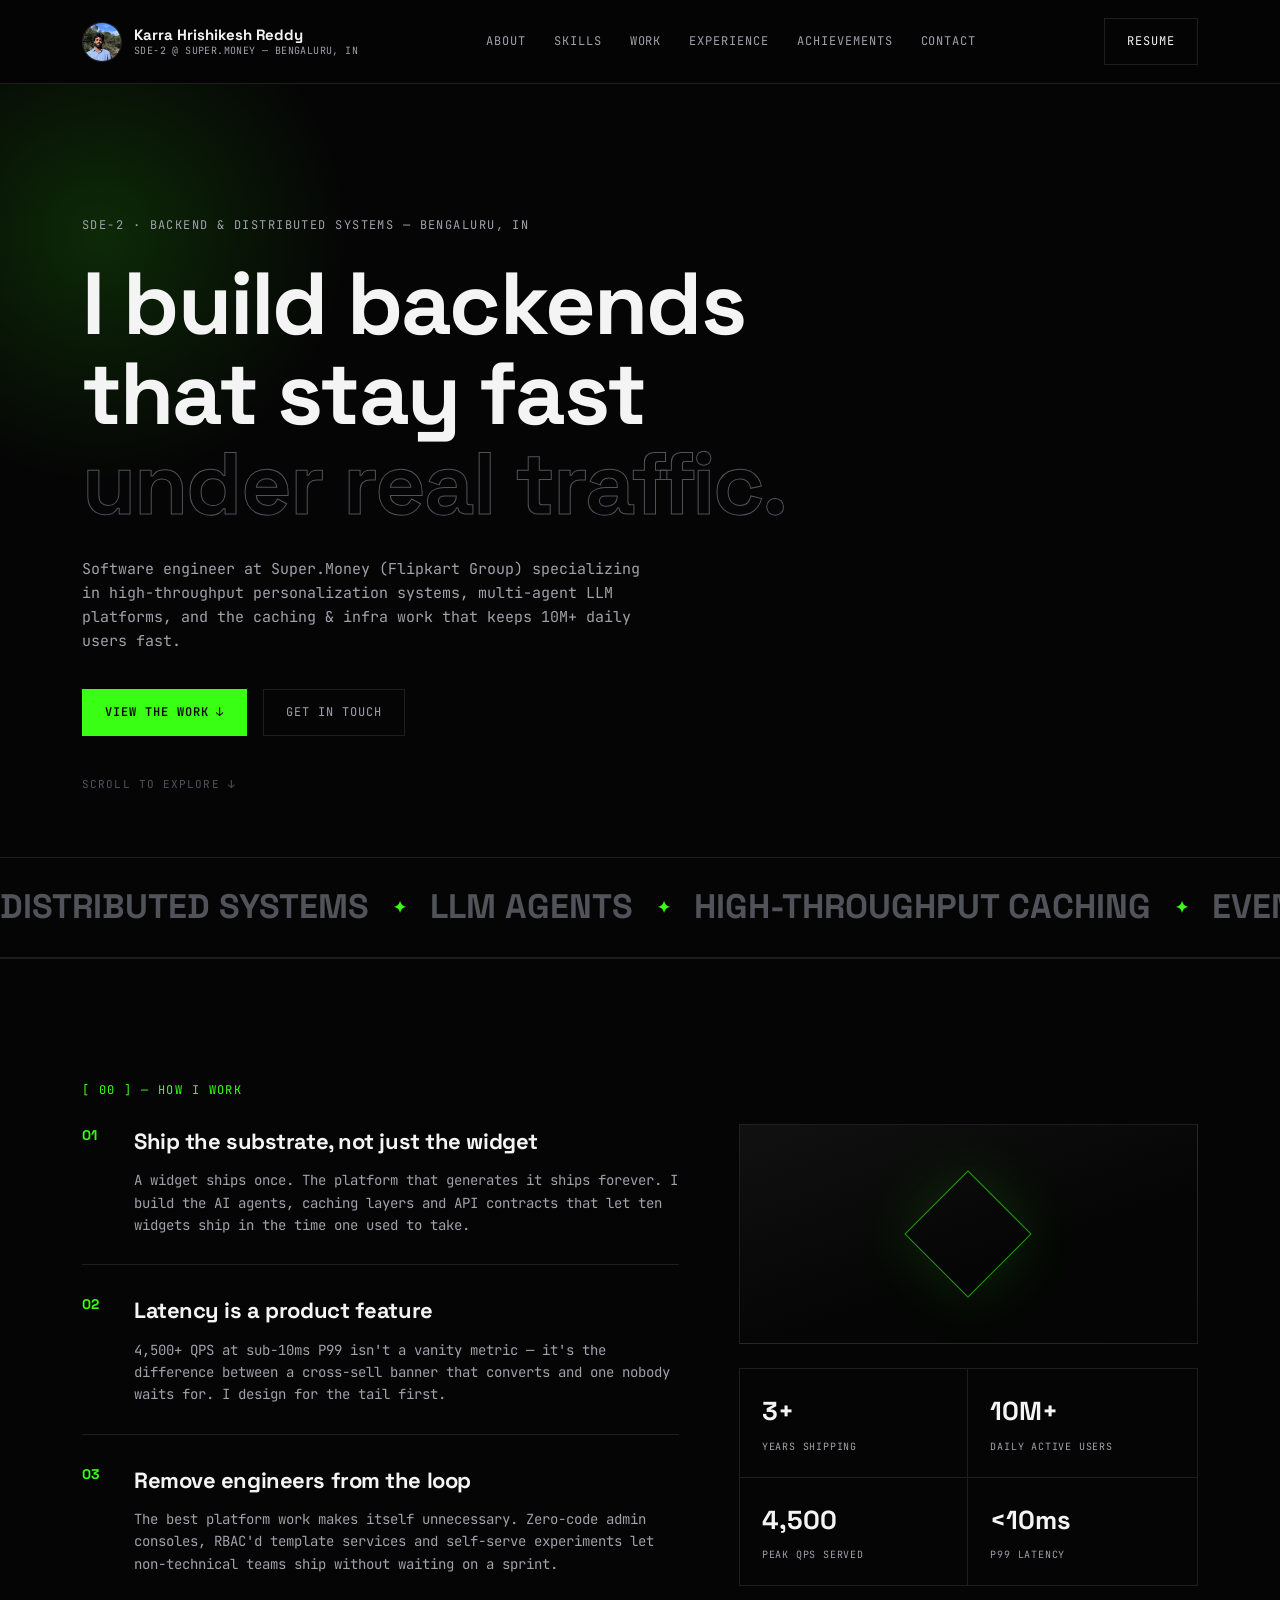
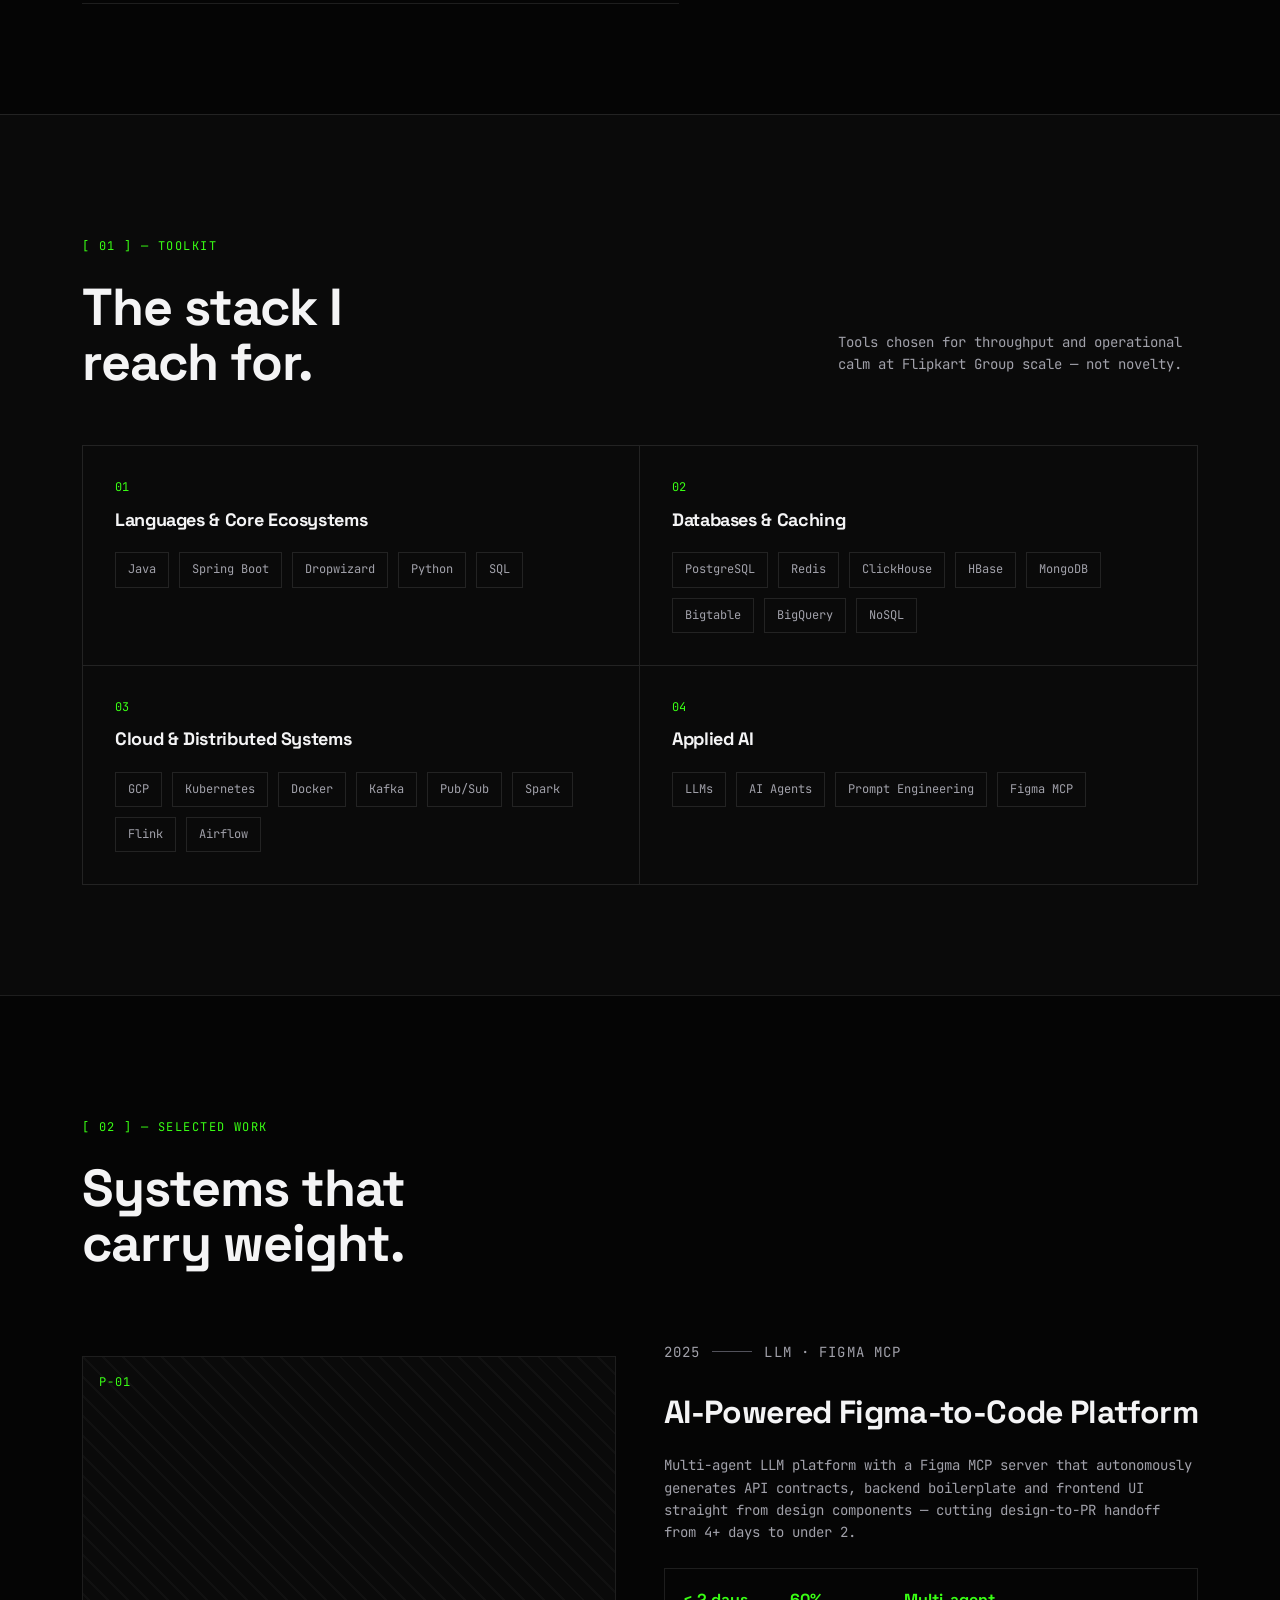
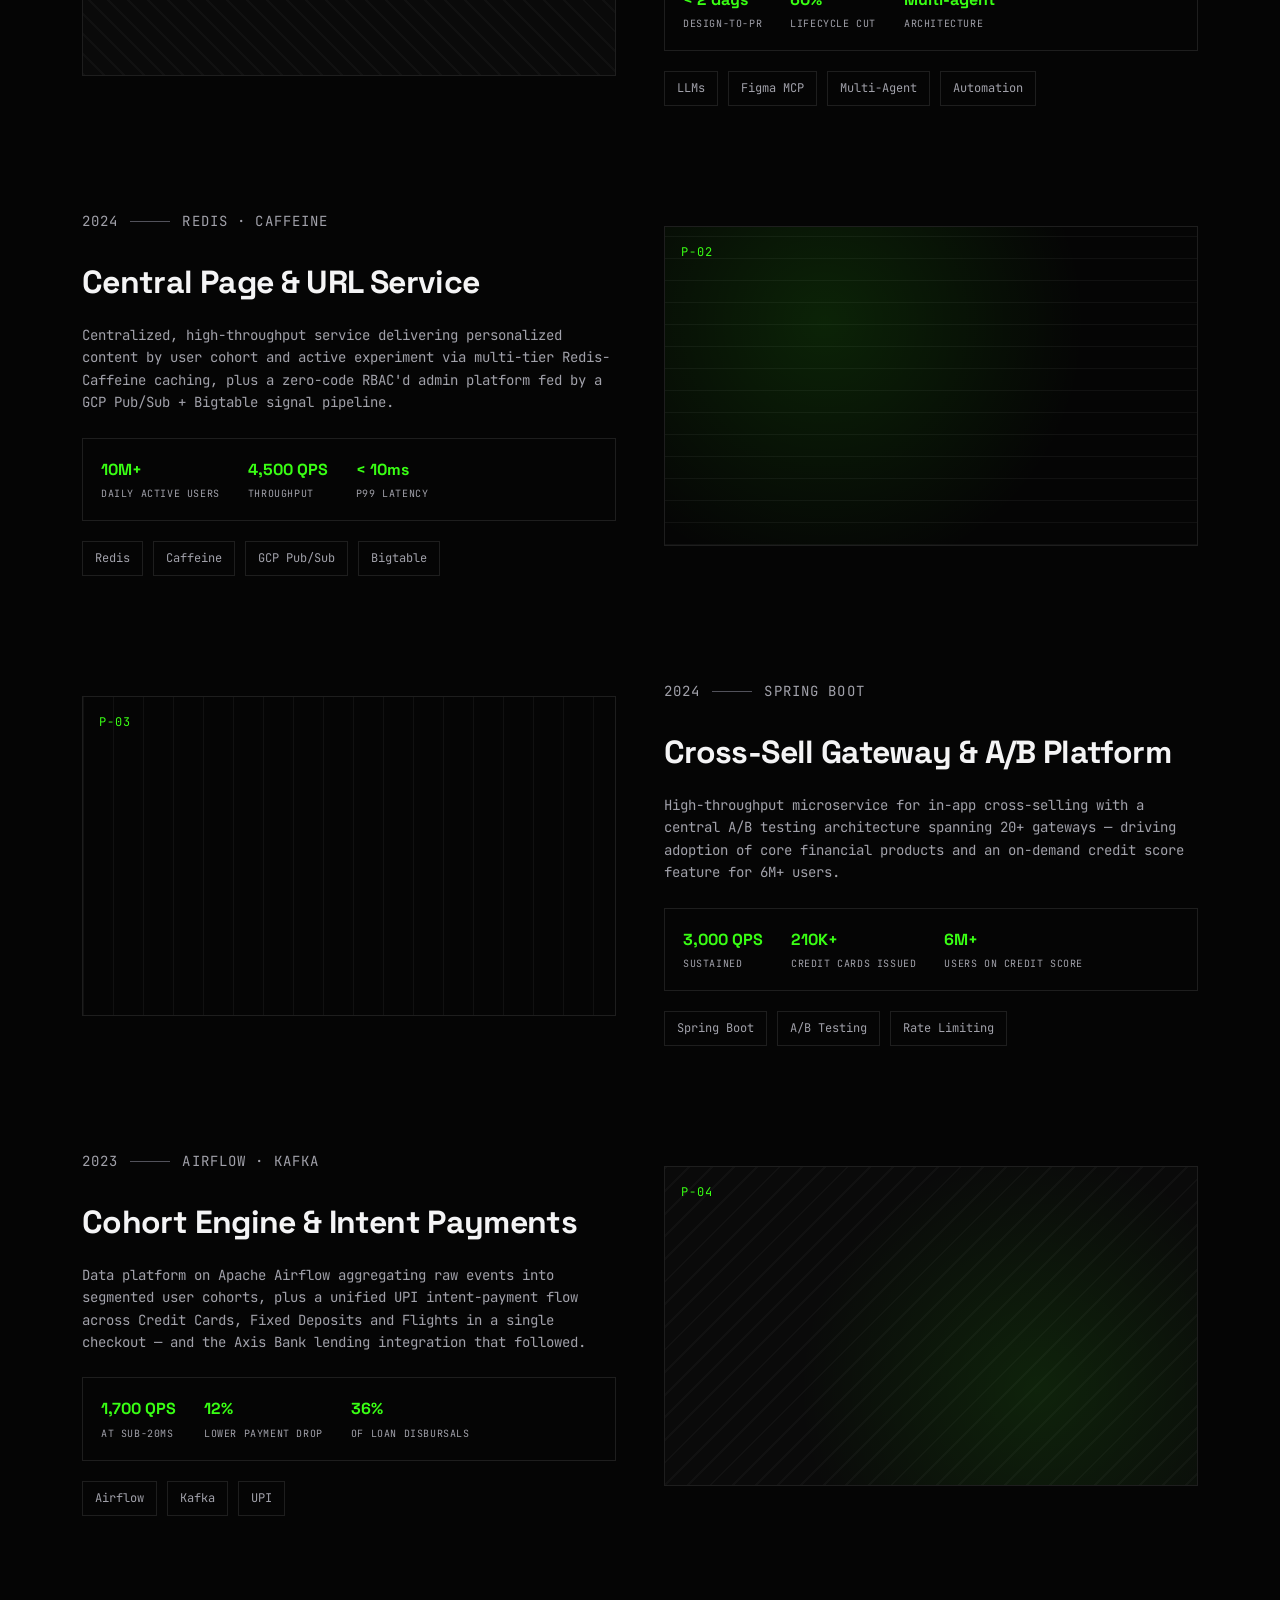
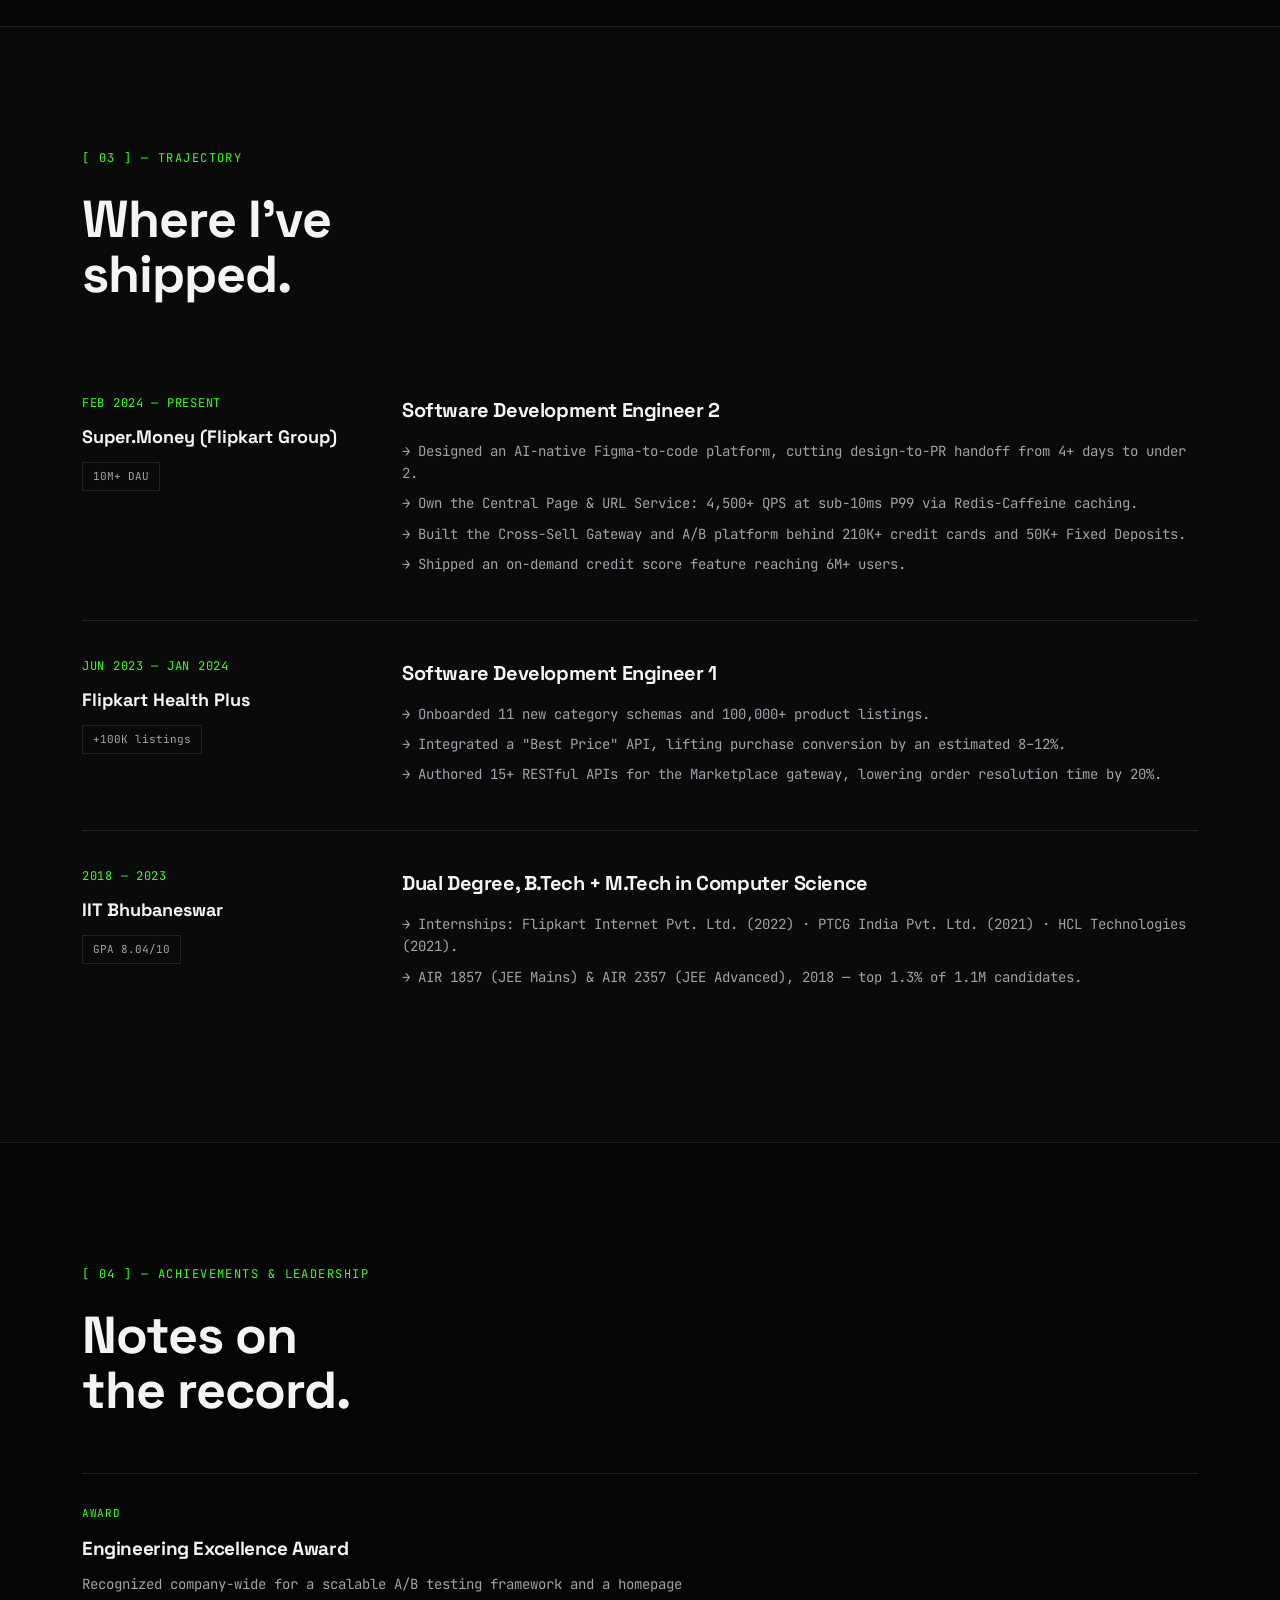
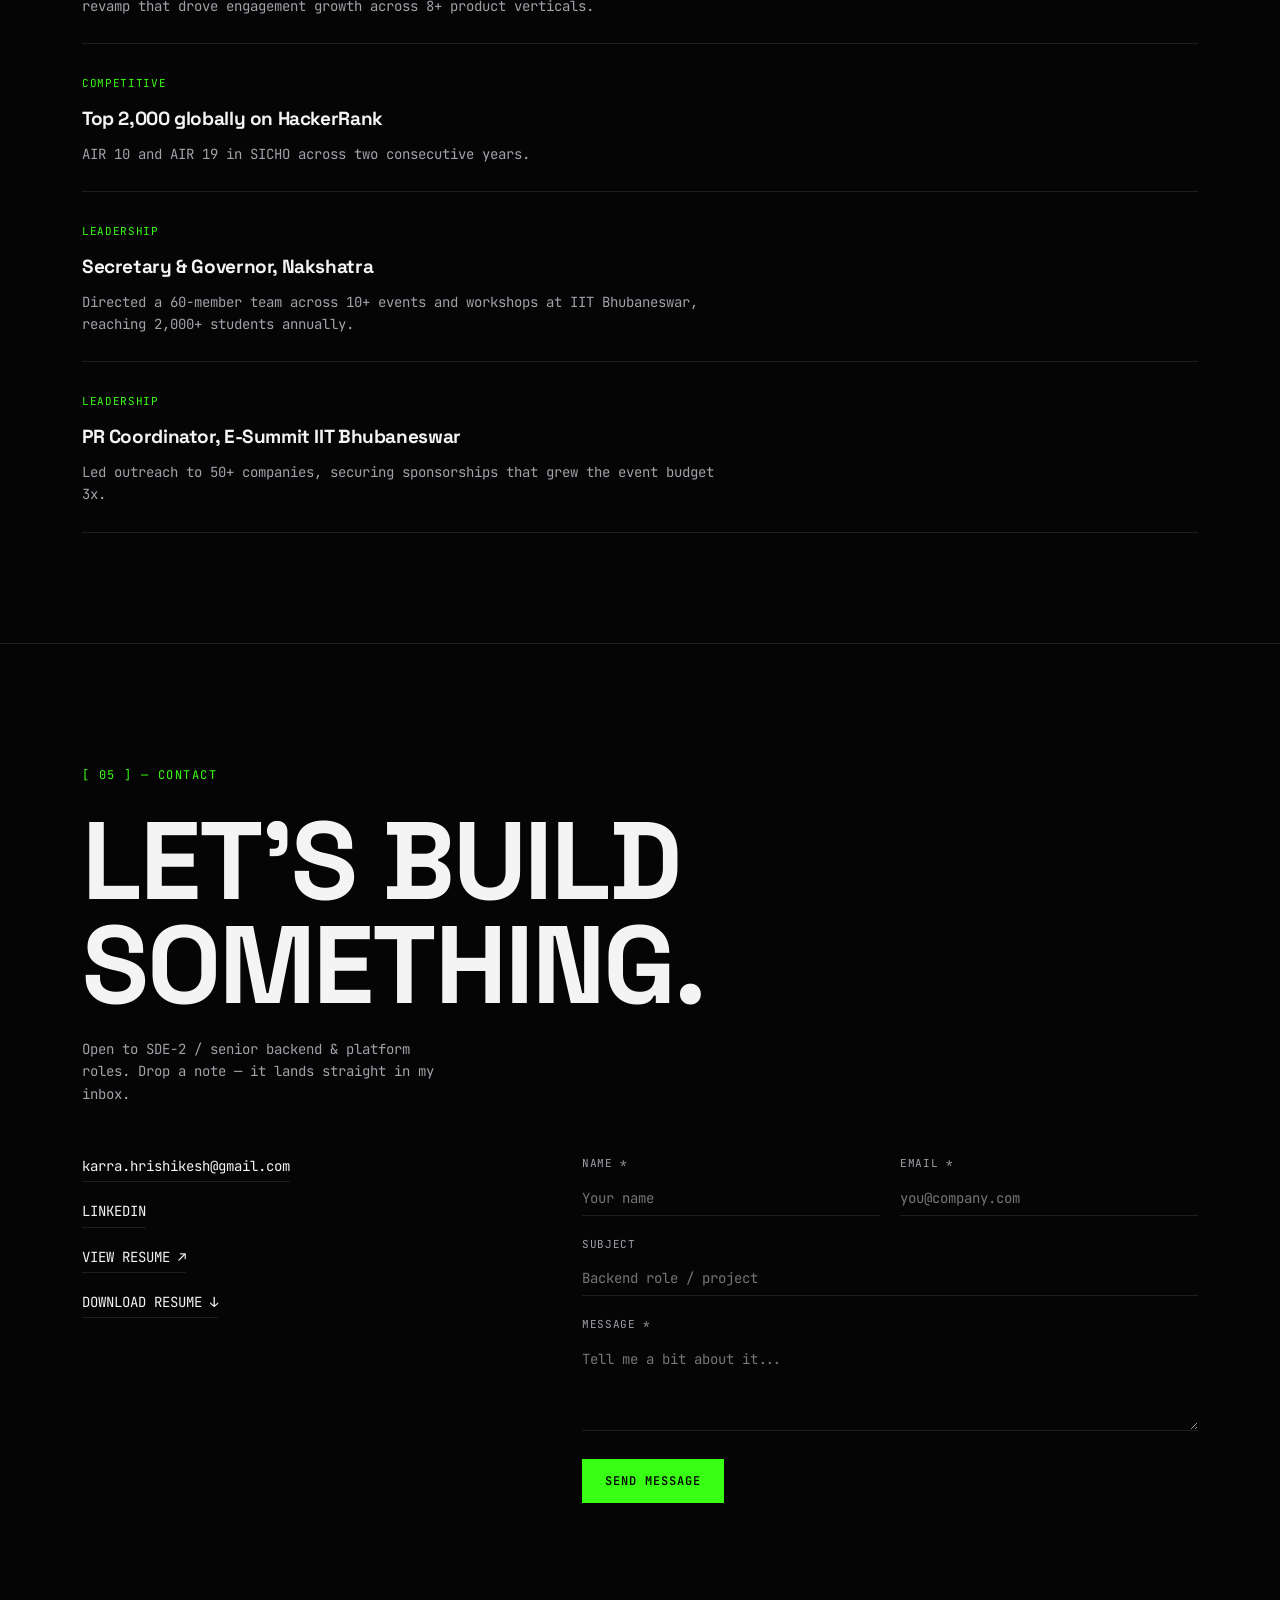
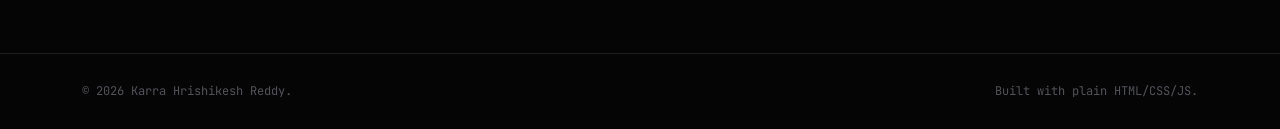
==== index.html @ 496a614e "Initial commit" ====
<!DOCTYPE html>
<html lang="en">
<head>
<meta charset="UTF-8" />
<meta name="viewport" content="width=device-width, initial-scale=1.0" />
<title>Karra Hrishikesh Reddy — Backend & Distributed Systems Engineer</title>
<meta name="description" content="Software Development Engineer specializing in high-throughput backend systems, personalization platforms and applied AI. SDE-2 at Super.Money (Flipkart Group)." />
<link rel="icon" href="data:," />
<link rel="preconnect" href="https://fonts.googleapis.com" />
<link rel="preconnect" href="https://fonts.gstatic.com" crossorigin />
<link href="https://fonts.googleapis.com/css2?family=JetBrains+Mono:wght@400;500;600;700&family=Space+Grotesk:wght@500;700&display=swap" rel="stylesheet" />
<link rel="stylesheet" href="style.css" />
</head>
<body>

<header class="nav" id="nav">
  <div class="nav-inner">
    <a href="#top" class="brand">
      <img class="avatar" src="assets/profile-avatar.jpg" alt="Karra Hrishikesh Reddy" />
      <span class="brand-text">
        <span class="brand-name">Karra Hrishikesh Reddy</span>
        <span class="brand-role">SDE-2 @ Super.Money &mdash; Bengaluru, IN</span>
      </span>
    </a>
    <nav class="nav-links" id="nav-links">
      <a href="#manifesto">About</a>
      <a href="#toolkit">Skills</a>
      <a href="#work">Work</a>
      <a href="#trajectory">Experience</a>
      <a href="#achievements">Achievements</a>
      <a href="#contact">Contact</a>
    </nav>
    <div class="nav-actions">
      <a href="https://drive.google.com/file/d/1VmgD2ylhymhzfL0V_FdY5mh5bEYPIE5t/view?usp=sharing" target="_blank" rel="noopener" class="btn btn-outline nav-resume">RESUME</a>
      <button class="nav-toggle" id="nav-toggle" aria-label="Toggle menu"><span></span><span></span><span></span></button>
    </div>
  </div>
</header>

<main id="top">

  <!-- HERO -->
  <section class="hero">
    <div class="hero-glow"></div>
    <div class="container">
      <p class="eyebrow reveal">SDE-2 · BACKEND &amp; DISTRIBUTED SYSTEMS — BENGALURU, IN</p>
      <h1 class="hero-title reveal">
        I build backends<br />
        that stay fast<br />
        <span class="outline">under real traffic.</span>
      </h1>
      <p class="hero-sub reveal">
        Software engineer at Super.Money (Flipkart Group) specializing in high-throughput
        personalization systems, multi-agent LLM platforms, and the caching &amp; infra work
        that keeps 10M+ daily users fast.
      </p>
      <div class="hero-cta reveal">
        <a href="#work" class="btn btn-solid">VIEW THE WORK ↓</a>
        <a href="#contact" class="btn btn-ghost">GET IN TOUCH</a>
      </div>
      <p class="scroll-hint reveal">SCROLL TO EXPLORE ↓</p>
    </div>

    <div class="marquee">
      <div class="marquee-track">
        <span>DISTRIBUTED SYSTEMS</span><span class="dot">✦</span>
        <span>LLM AGENTS</span><span class="dot">✦</span>
        <span>HIGH-THROUGHPUT CACHING</span><span class="dot">✦</span>
        <span>EVENT-DRIVEN ARCHITECTURE</span><span class="dot">✦</span>
        <span>PERSONALIZATION AT SCALE</span><span class="dot">✦</span>
        <span>SPRING BOOT</span><span class="dot">✦</span>
        <span>DISTRIBUTED SYSTEMS</span><span class="dot">✦</span>
        <span>LLM AGENTS</span><span class="dot">✦</span>
        <span>HIGH-THROUGHPUT CACHING</span><span class="dot">✦</span>
        <span>EVENT-DRIVEN ARCHITECTURE</span><span class="dot">✦</span>
        <span>PERSONALIZATION AT SCALE</span><span class="dot">✦</span>
        <span>SPRING BOOT</span><span class="dot">✦</span>
      </div>
    </div>
  </section>

  <!-- MANIFESTO / APPROACH -->
  <section class="section" id="manifesto">
    <div class="container">
      <p class="section-label reveal">[ 00 ] — HOW I WORK</p>

      <div class="manifesto-grid">
        <div class="manifesto-list">
          <div class="manifesto-item reveal">
            <span class="num">01</span>
            <div>
              <h3>Ship the substrate, not just the widget</h3>
              <p>A widget ships once. The platform that generates it ships forever. I build the AI agents,
                 caching layers and API contracts that let ten widgets ship in the time one used to take.</p>
            </div>
          </div>
          <div class="manifesto-item reveal">
            <span class="num">02</span>
            <div>
              <h3>Latency is a product feature</h3>
              <p>4,500+ QPS at sub-10ms P99 isn't a vanity metric — it's the difference between a cross-sell
                 banner that converts and one nobody waits for. I design for the tail first.</p>
            </div>
          </div>
          <div class="manifesto-item reveal">
            <span class="num">03</span>
            <div>
              <h3>Remove engineers from the loop</h3>
              <p>The best platform work makes itself unnecessary. Zero-code admin consoles, RBAC'd template
                 services and self-serve experiments let non-technical teams ship without waiting on a sprint.</p>
            </div>
          </div>
        </div>

        <div class="manifesto-side">
          <div class="side-graphic reveal" aria-hidden="true">
            <div class="side-graphic-inner"></div>
          </div>
          <div class="stat-grid reveal">
            <div class="stat"><span class="stat-num">3+</span><span class="stat-label">YEARS SHIPPING</span></div>
            <div class="stat"><span class="stat-num">10M+</span><span class="stat-label">DAILY ACTIVE USERS</span></div>
            <div class="stat"><span class="stat-num">4,500</span><span class="stat-label">PEAK QPS SERVED</span></div>
            <div class="stat"><span class="stat-num">&lt;10ms</span><span class="stat-label">P99 LATENCY</span></div>
          </div>
        </div>
      </div>
    </div>
  </section>

  <!-- TOOLKIT -->
  <section class="section section-alt" id="toolkit">
    <div class="container">
      <p class="section-label reveal">[ 01 ] — TOOLKIT</p>
      <div class="section-head">
        <h2 class="reveal">The stack I<br />reach for.</h2>
        <p class="section-desc reveal">Tools chosen for throughput and operational calm at Flipkart Group scale
           — not novelty.</p>
      </div>

      <div class="toolkit-grid reveal">
        <div class="toolkit-card">
          <p class="toolkit-num">01</p>
          <h4>Languages &amp; Core Ecosystems</h4>
          <div class="pills">
            <span>Java</span><span>Spring Boot</span><span>Dropwizard</span><span>Python</span><span>SQL</span>
          </div>
        </div>
        <div class="toolkit-card">
          <p class="toolkit-num">02</p>
          <h4>Databases &amp; Caching</h4>
          <div class="pills">
            <span>PostgreSQL</span><span>Redis</span><span>ClickHouse</span><span>HBase</span><span>MongoDB</span><span>Bigtable</span><span>BigQuery</span><span>NoSQL</span>
          </div>
        </div>
        <div class="toolkit-card">
          <p class="toolkit-num">03</p>
          <h4>Cloud &amp; Distributed Systems</h4>
          <div class="pills">
            <span>GCP</span><span>Kubernetes</span><span>Docker</span><span>Kafka</span><span>Pub/Sub</span><span>Spark</span><span>Flink</span><span>Airflow</span>
          </div>
        </div>
        <div class="toolkit-card">
          <p class="toolkit-num">04</p>
          <h4>Applied AI</h4>
          <div class="pills">
            <span>LLMs</span><span>AI Agents</span><span>Prompt Engineering</span><span>Figma MCP</span>
          </div>
        </div>
      </div>
    </div>
  </section>

  <!-- SELECTED WORK -->
  <section class="section" id="work">
    <div class="container">
      <p class="section-label reveal">[ 02 ] — SELECTED WORK</p>
      <div class="section-head">
        <h2 class="reveal">Systems that<br />carry weight.</h2>
      </div>

      <div class="projects">

        <article class="project reveal">
          <div class="project-visual"><div class="viz viz-1"></div><span class="viz-tag">P-01</span></div>
          <div class="project-body">
            <p class="project-meta">2025 <span class="rule"></span> LLM · FIGMA MCP</p>
            <h3>AI-Powered Figma-to-Code Platform</h3>
            <p>Multi-agent LLM platform with a Figma MCP server that autonomously generates API contracts,
               backend boilerplate and frontend UI straight from design components — cutting design-to-PR
               handoff from 4+ days to under 2.</p>
            <div class="project-stats">
              <div><span>&lt; 2 days</span><small>DESIGN-TO-PR</small></div>
              <div><span>60%</span><small>LIFECYCLE CUT</small></div>
              <div><span>Multi-agent</span><small>ARCHITECTURE</small></div>
            </div>
            <div class="pills"><span>LLMs</span><span>Figma MCP</span><span>Multi-Agent</span><span>Automation</span></div>
          </div>
        </article>

        <article class="project reveal reverse">
          <div class="project-body">
            <p class="project-meta">2024 <span class="rule"></span> REDIS · CAFFEINE</p>
            <h3>Central Page &amp; URL Service</h3>
            <p>Centralized, high-throughput service delivering personalized content by user cohort and
               active experiment via multi-tier Redis-Caffeine caching, plus a zero-code RBAC'd admin
               platform fed by a GCP Pub/Sub + Bigtable signal pipeline.</p>
            <div class="project-stats">
              <div><span>10M+</span><small>DAILY ACTIVE USERS</small></div>
              <div><span>4,500 QPS</span><small>THROUGHPUT</small></div>
              <div><span>&lt; 10ms</span><small>P99 LATENCY</small></div>
            </div>
            <div class="pills"><span>Redis</span><span>Caffeine</span><span>GCP Pub/Sub</span><span>Bigtable</span></div>
          </div>
          <div class="project-visual"><div class="viz viz-2"></div><span class="viz-tag">P-02</span></div>
        </article>

        <article class="project reveal">
          <div class="project-visual"><div class="viz viz-3"></div><span class="viz-tag">P-03</span></div>
          <div class="project-body">
            <p class="project-meta">2024 <span class="rule"></span> SPRING BOOT</p>
            <h3>Cross-Sell Gateway &amp; A/B Platform</h3>
            <p>High-throughput microservice for in-app cross-selling with a central A/B testing architecture
               spanning 20+ gateways — driving adoption of core financial products and an on-demand credit
               score feature for 6M+ users.</p>
            <div class="project-stats">
              <div><span>3,000 QPS</span><small>SUSTAINED</small></div>
              <div><span>210K+</span><small>CREDIT CARDS ISSUED</small></div>
              <div><span>6M+</span><small>USERS ON CREDIT SCORE</small></div>
            </div>
            <div class="pills"><span>Spring Boot</span><span>A/B Testing</span><span>Rate Limiting</span></div>
          </div>
        </article>

        <article class="project reveal reverse">
          <div class="project-body">
            <p class="project-meta">2023 <span class="rule"></span> AIRFLOW · KAFKA</p>
            <h3>Cohort Engine &amp; Intent Payments</h3>
            <p>Data platform on Apache Airflow aggregating raw events into segmented user cohorts, plus a
               unified UPI intent-payment flow across Credit Cards, Fixed Deposits and Flights in a single
               checkout — and the Axis Bank lending integration that followed.</p>
            <div class="project-stats">
              <div><span>1,700 QPS</span><small>AT SUB-20MS</small></div>
              <div><span>12%</span><small>LOWER PAYMENT DROP</small></div>
              <div><span>36%</span><small>OF LOAN DISBURSALS</small></div>
            </div>
            <div class="pills"><span>Airflow</span><span>Kafka</span><span>UPI</span></div>
          </div>
          <div class="project-visual"><div class="viz viz-4"></div><span class="viz-tag">P-04</span></div>
        </article>

      </div>
    </div>
  </section>

  <!-- TRAJECTORY -->
  <section class="section section-alt" id="trajectory">
    <div class="container">
      <p class="section-label reveal">[ 03 ] — TRAJECTORY</p>
      <div class="section-head">
        <h2 class="reveal">Where I've<br />shipped.</h2>
      </div>

      <div class="timeline">
        <div class="timeline-item reveal">
          <div class="timeline-marker">
            <span class="timeline-date">FEB 2024 — PRESENT</span>
            <span class="timeline-org">Super.Money (Flipkart Group)</span>
            <span class="tag-pill">10M+ DAU</span>
          </div>
          <div class="timeline-content">
            <h3>Software Development Engineer 2</h3>
            <p>→ Designed an AI-native Figma-to-code platform, cutting design-to-PR handoff from 4+ days to under 2.</p>
            <p>→ Own the Central Page &amp; URL Service: 4,500+ QPS at sub-10ms P99 via Redis-Caffeine caching.</p>
            <p>→ Built the Cross-Sell Gateway and A/B platform behind 210K+ credit cards and 50K+ Fixed Deposits.</p>
            <p>→ Shipped an on-demand credit score feature reaching 6M+ users.</p>
          </div>
        </div>

        <div class="timeline-item reveal">
          <div class="timeline-marker">
            <span class="timeline-date">JUN 2023 — JAN 2024</span>
            <span class="timeline-org">Flipkart Health Plus</span>
            <span class="tag-pill">+100K listings</span>
          </div>
          <div class="timeline-content">
            <h3>Software Development Engineer 1</h3>
            <p>→ Onboarded 11 new category schemas and 100,000+ product listings.</p>
            <p>→ Integrated a "Best Price" API, lifting purchase conversion by an estimated 8–12%.</p>
            <p>→ Authored 15+ RESTful APIs for the Marketplace gateway, lowering order resolution time by 20%.</p>
          </div>
        </div>

        <div class="timeline-item reveal">
          <div class="timeline-marker">
            <span class="timeline-date">2018 — 2023</span>
            <span class="timeline-org">IIT Bhubaneswar</span>
            <span class="tag-pill">GPA 8.04/10</span>
          </div>
          <div class="timeline-content">
            <h3>Dual Degree, B.Tech + M.Tech in Computer Science</h3>
            <p>→ Internships: Flipkart Internet Pvt. Ltd. (2022) · PTCG India Pvt. Ltd. (2021) · HCL Technologies (2021).</p>
            <p>→ AIR 1857 (JEE Mains) &amp; AIR 2357 (JEE Advanced), 2018 — top 1.3% of 1.1M candidates.</p>
          </div>
        </div>
      </div>
    </div>
  </section>

  <!-- ACHIEVEMENTS -->
  <section class="section" id="achievements">
    <div class="container">
      <p class="section-label reveal">[ 04 ] — ACHIEVEMENTS &amp; LEADERSHIP</p>
      <div class="section-head">
        <h2 class="reveal">Notes on<br />the record.</h2>
      </div>

      <div class="writing-list">
        <div class="writing-item reveal">
          <span class="writing-tag">AWARD</span>
          <h3>Engineering Excellence Award</h3>
          <p>Recognized company-wide for a scalable A/B testing framework and a homepage revamp that drove engagement growth across 8+ product verticals.</p>
        </div>
        <div class="writing-item reveal">
          <span class="writing-tag">COMPETITIVE</span>
          <h3>Top 2,000 globally on HackerRank</h3>
          <p>AIR 10 and AIR 19 in SICHO across two consecutive years.</p>
        </div>
        <div class="writing-item reveal">
          <span class="writing-tag">LEADERSHIP</span>
          <h3>Secretary &amp; Governor, Nakshatra</h3>
          <p>Directed a 60-member team across 10+ events and workshops at IIT Bhubaneswar, reaching 2,000+ students annually.</p>
        </div>
        <div class="writing-item reveal">
          <span class="writing-tag">LEADERSHIP</span>
          <h3>PR Coordinator, E-Summit IIT Bhubaneswar</h3>
          <p>Led outreach to 50+ companies, securing sponsorships that grew the event budget 3x.</p>
        </div>
      </div>
    </div>
  </section>

  <!-- CONTACT -->
  <section class="section contact" id="contact">
    <div class="container">
      <p class="section-label reveal">[ 05 ] — CONTACT</p>
      <h2 class="contact-title reveal">LET'S BUILD<br />SOMETHING.</h2>
      <p class="section-desc reveal">Open to SDE-2 / senior backend &amp; platform roles. Drop a note — it lands
         straight in my inbox.</p>

      <div class="contact-grid">
        <div class="contact-links reveal">
          <a href="mailto:karra.hrishikesh@gmail.com">karra.hrishikesh@gmail.com</a>
          <a href="https://www.linkedin.com/in/hrishikeshkarra1213/" target="_blank" rel="noopener">LINKEDIN</a>
          <a href="https://drive.google.com/file/d/1VmgD2ylhymhzfL0V_FdY5mh5bEYPIE5t/view?usp=sharing" target="_blank" rel="noopener">VIEW RESUME ↗</a>
          <a href="https://drive.google.com/uc?export=download&id=1VmgD2ylhymhzfL0V_FdY5mh5bEYPIE5t">DOWNLOAD RESUME ↓</a>
        </div>

        <form class="contact-form reveal" id="contact-form" action="https://formsubmit.co/karra.hrishikesh@gmail.com" method="POST">
          <input type="hidden" name="_subject" value="New message from portfolio site" />
          <input type="hidden" name="_template" value="table" />
          <input type="hidden" name="_captcha" value="true" />
          <div class="form-row">
            <div class="form-field">
              <label for="name">NAME *</label>
              <input type="text" id="name" name="name" required placeholder="Your name" />
            </div>
            <div class="form-field">
              <label for="email">EMAIL *</label>
              <input type="email" id="email" name="email" required placeholder="you@company.com" />
            </div>
          </div>
          <div class="form-field">
            <label for="subject">SUBJECT</label>
            <input type="text" id="subject" name="subject" placeholder="Backend role / project" />
          </div>
          <div class="form-field">
            <label for="message">MESSAGE *</label>
            <textarea id="message" name="message" rows="4" required placeholder="Tell me a bit about it..."></textarea>
          </div>
          <button type="submit" class="btn btn-solid">SEND MESSAGE</button>
          <p class="form-note" id="form-note"></p>
        </form>
      </div>
    </div>
  </section>

</main>

<footer class="footer">
  <div class="container footer-inner">
    <span>© <span id="year"></span> Karra Hrishikesh Reddy.</span>
    <span>Built with plain HTML/CSS/JS.</span>
  </div>
</footer>

<script src="script.js"></script>
</body>
</html>
---- style.css ----
:root {
  --bg: #050505;
  --bg-alt: #0a0a0a;
  --fg: #f4f4f5;
  --fg-dim: #a1a1aa;
  --fg-faint: #52525b;
  --accent: #39ff14;
  --border: rgba(255, 255, 255, 0.1);
  --mono: "JetBrains Mono", monospace;
  --display: "Space Grotesk", sans-serif;
  --container: 1180px;
}

* { box-sizing: border-box; }
html { scroll-behavior: smooth; }

body {
  margin: 0;
  background: var(--bg);
  color: var(--fg);
  font-family: var(--mono);
  font-size: 15px;
  line-height: 1.6;
  -webkit-font-smoothing: antialiased;
}

.container {
  max-width: var(--container);
  margin: 0 auto;
  padding: 0 32px;
}

a { color: inherit; text-decoration: none; }

h1, h2, h3, h4 {
  font-family: var(--display);
  margin: 0;
  letter-spacing: -0.02em;
}

.accent { color: var(--accent); }

/* ---------- NAV ---------- */
.nav {
  position: sticky;
  top: 0;
  z-index: 50;
  background: rgba(5, 5, 5, 0.75);
  backdrop-filter: blur(10px);
  border-bottom: 1px solid var(--border);
}
.nav-inner {
  max-width: var(--container);
  margin: 0 auto;
  padding: 18px 32px;
  display: flex;
  align-items: center;
  justify-content: space-between;
}
.brand {
  display: flex;
  align-items: center;
  gap: 12px;
}
.avatar {
  width: 40px;
  height: 40px;
  border-radius: 50%;
  object-fit: cover;
  object-position: center;
  border: 1px solid var(--border);
  flex-shrink: 0;
  background: var(--bg-alt);
}
.brand-text { display: flex; flex-direction: column; line-height: 1.25; }
.brand-name {
  font-family: var(--display);
  font-weight: 700;
  font-size: 15px;
}
.brand-role {
  font-size: 10px;
  letter-spacing: 0.04em;
  color: var(--fg-dim);
  text-transform: uppercase;
}
.nav-links {
  display: flex;
  gap: 28px;
  font-size: 12px;
  letter-spacing: 0.08em;
  text-transform: uppercase;
}
.nav-links a { color: var(--fg-dim); transition: color .2s; }
.nav-links a:hover { color: var(--fg); }
.nav-actions { display: flex; align-items: center; gap: 14px; }
.nav-resume { font-size: 11px; padding: 8px 14px; }
.nav-toggle {
  display: none;
  flex-direction: column;
  justify-content: center;
  gap: 4px;
  width: 32px; height: 32px;
  background: none; border: none; cursor: pointer;
}
.nav-toggle span { display: block; height: 2px; background: var(--fg); }

/* ---------- BUTTONS ---------- */
.btn {
  display: inline-block;
  font-family: var(--mono);
  font-size: 12px;
  letter-spacing: 0.08em;
  text-transform: uppercase;
  padding: 13px 22px;
  border: 1px solid var(--border);
  transition: all .2s;
  cursor: pointer;
}
.btn-solid { background: var(--accent); color: #050505; border-color: var(--accent); font-weight: 600; }
.btn-solid:hover { background: #5eff3e; }
.btn-ghost { color: var(--fg-dim); }
.btn-ghost:hover { color: var(--fg); border-color: var(--fg-dim); }
.btn-outline { border-color: var(--border); color: var(--fg); }
.btn-outline:hover { border-color: var(--accent); color: var(--accent); }

/* ---------- HERO ---------- */
.hero { position: relative; padding: 120px 0 0; overflow: hidden; }
.hero-glow {
  position: absolute;
  top: -100px; left: -150px;
  width: 500px; height: 500px;
  background: radial-gradient(circle, rgba(57,255,20,0.15), transparent 70%);
  pointer-events: none;
}
.eyebrow {
  font-size: 12px;
  letter-spacing: 0.12em;
  color: var(--fg-dim);
  text-transform: uppercase;
  margin-bottom: 24px;
}
.hero-title {
  font-size: clamp(40px, 7vw, 88px);
  font-weight: 700;
  line-height: 1.02;
  margin-bottom: 28px;
}
.hero-title .outline {
  color: transparent;
  -webkit-text-stroke: 1px var(--fg-faint);
}
.hero-sub {
  max-width: 560px;
  color: var(--fg-dim);
  font-size: 15px;
  margin-bottom: 36px;
}
.hero-cta { display: flex; gap: 16px; margin-bottom: 40px; flex-wrap: wrap; }
.scroll-hint { font-size: 11px; letter-spacing: 0.1em; color: var(--fg-faint); text-transform: uppercase; }

/* ---------- MARQUEE ---------- */
.marquee {
  margin-top: 64px;
  border-top: 1px solid var(--border);
  border-bottom: 1px solid var(--border);
  overflow: hidden;
  white-space: nowrap;
  padding: 22px 0;
}
.marquee-track {
  display: inline-flex;
  align-items: center;
  gap: 24px;
  animation: scroll-left 32s linear infinite;
  font-family: var(--display);
  font-weight: 700;
  font-size: clamp(20px, 3vw, 34px);
  color: var(--fg-faint);
  text-transform: uppercase;
}
.marquee-track .dot { color: var(--accent); font-size: 16px; }
@keyframes scroll-left {
  from { transform: translateX(0); }
  to { transform: translateX(-50%); }
}

/* ---------- SECTIONS ---------- */
.section { padding: 110px 0; border-top: 1px solid var(--border); }
.section-alt { background: var(--bg-alt); }
.section-label {
  font-size: 12px;
  letter-spacing: 0.12em;
  color: var(--accent);
  text-transform: uppercase;
  margin-bottom: 24px;
}
.section-head { display: flex; justify-content: space-between; align-items: flex-end; gap: 40px; margin-bottom: 56px; flex-wrap: wrap; }
.section-head h2 { font-size: clamp(32px, 5vw, 52px); font-weight: 700; line-height: 1.05; }
.section-desc { color: var(--fg-dim); max-width: 360px; font-size: 14px; }

/* ---------- MANIFESTO ---------- */
.manifesto-grid { display: grid; grid-template-columns: 1.3fr 1fr; gap: 60px; }
.manifesto-item {
  display: flex; gap: 24px;
  padding: 28px 0;
  border-bottom: 1px solid var(--border);
}
.manifesto-item:first-child { padding-top: 0; }
.manifesto-item .num { font-family: var(--display); color: var(--accent); font-size: 14px; font-weight: 700; min-width: 28px; }
.manifesto-item h3 { font-size: 22px; margin-bottom: 10px; }
.manifesto-item p { color: var(--fg-dim); margin: 0; font-size: 14px; }

.side-graphic {
  height: 220px;
  border: 1px solid var(--border);
  margin-bottom: 24px;
  display: flex; align-items: center; justify-content: center;
  background: linear-gradient(160deg, #111 0%, #050505 60%);
  position: relative;
  overflow: hidden;
}
.side-graphic-inner {
  width: 90px; height: 90px;
  border: 1px solid var(--accent);
  transform: rotate(45deg);
  opacity: 0.6;
  box-shadow: 0 0 60px rgba(57,255,20,0.25);
}
.stat-grid { display: grid; grid-template-columns: 1fr 1fr; border: 1px solid var(--border); }
.stat { padding: 22px; border-right: 1px solid var(--border); border-bottom: 1px solid var(--border); }
.stat:nth-child(2n) { border-right: none; }
.stat:nth-child(n+3) { border-bottom: none; }
.stat-num { display: block; font-family: var(--display); font-size: 26px; font-weight: 700; }
.stat-label { display: block; font-size: 10px; letter-spacing: 0.08em; color: var(--fg-dim); text-transform: uppercase; margin-top: 6px; }

/* ---------- TOOLKIT ---------- */
.toolkit-grid { display: grid; grid-template-columns: 1fr 1fr; border: 1px solid var(--border); }
.toolkit-card { padding: 32px; border-right: 1px solid var(--border); border-bottom: 1px solid var(--border); }
.toolkit-card:nth-child(2n) { border-right: none; }
.toolkit-card:nth-child(n+3) { border-bottom: none; }
.toolkit-num { color: var(--accent); font-size: 12px; margin: 0 0 8px; }
.toolkit-card h4 { font-size: 18px; margin-bottom: 18px; }
.pills { display: flex; flex-wrap: wrap; gap: 10px; }
.pills span {
  font-size: 12px;
  padding: 7px 12px;
  border: 1px solid var(--border);
  color: var(--fg-dim);
}

/* ---------- PROJECTS ---------- */
.projects { display: flex; flex-direction: column; gap: 90px; }
.project { display: grid; grid-template-columns: 1fr 1fr; gap: 48px; align-items: center; }
.project.reverse .project-visual { order: 2; }
.project-visual {
  position: relative;
  height: 320px;
  border: 1px solid var(--border);
  overflow: hidden;
}
.viz { position: absolute; inset: 0; }
.viz-1 { background: repeating-linear-gradient(45deg, #111 0 2px, #0a0a0a 2px 14px); }
.viz-2 { background: radial-gradient(circle at 30% 30%, rgba(57,255,20,0.12), transparent 60%), repeating-linear-gradient(0deg, #111 0 1px, transparent 1px 22px); }
.viz-3 { background: repeating-linear-gradient(90deg, #111 0 1px, #050505 1px 30px), repeating-linear-gradient(0deg, #111 0 1px, transparent 1px 30px); }
.viz-4 { background: radial-gradient(circle at 70% 70%, rgba(57,255,20,0.1), transparent 55%), repeating-linear-gradient(135deg, #111 0 2px, #0a0a0a 2px 16px); }
.viz-tag {
  position: absolute; top: 16px; left: 16px;
  font-size: 12px; color: var(--accent); letter-spacing: 0.08em;
}
.project-meta { font-size: 12px; letter-spacing: 0.08em; color: var(--fg-dim); display: flex; align-items: center; gap: 12px; margin-bottom: 16px; text-transform: uppercase; }
.project-meta .rule { width: 40px; height: 1px; background: var(--fg-faint); }
.project-body h3 { font-size: clamp(24px, 3vw, 32px); margin-bottom: 16px; }
.project-body p { color: var(--fg-dim); font-size: 14px; margin-bottom: 24px; }
.project-stats { display: flex; gap: 28px; border: 1px solid var(--border); padding: 18px; margin-bottom: 20px; flex-wrap: wrap; }
.project-stats div { display: flex; flex-direction: column; gap: 4px; }
.project-stats span { font-family: var(--display); font-weight: 700; font-size: 16px; color: var(--accent); }
.project-stats small { font-size: 10px; color: var(--fg-dim); letter-spacing: 0.06em; text-transform: uppercase; }

/* ---------- TIMELINE ---------- */
.timeline { display: flex; flex-direction: column; }
.timeline-item {
  display: grid; grid-template-columns: 280px 1fr; gap: 40px;
  padding: 36px 0; border-top: 1px solid var(--border);
  position: relative;
}
.timeline-item:first-child { border-top: none; }
.timeline-marker { display: flex; flex-direction: column; gap: 10px; }
.timeline-date { font-size: 12px; color: var(--accent); letter-spacing: 0.06em; }
.timeline-org { font-family: var(--display); font-weight: 700; font-size: 18px; }
.tag-pill { font-size: 11px; color: var(--fg-dim); border: 1px solid var(--border); padding: 5px 10px; width: fit-content; }
.timeline-content h3 { font-size: 20px; margin-bottom: 14px; }
.timeline-content p { color: var(--fg-dim); font-size: 14px; margin: 8px 0; }

/* ---------- ACHIEVEMENTS / WRITING ---------- */
.writing-list { border-top: 1px solid var(--border); }
.writing-item { padding: 26px 0; border-bottom: 1px solid var(--border); }
.writing-tag { font-size: 11px; color: var(--accent); letter-spacing: 0.06em; text-transform: uppercase; }
.writing-item h3 { font-size: 19px; margin: 10px 0 8px; }
.writing-item p { color: var(--fg-dim); font-size: 14px; margin: 0; max-width: 640px; }

/* ---------- CONTACT ---------- */
.contact { padding-bottom: 90px; }
.contact-title { font-size: clamp(48px, 9vw, 110px); font-weight: 700; line-height: 0.95; margin: 8px 0 20px; }
.contact-grid { display: grid; grid-template-columns: 1fr 1.4fr; gap: 60px; margin-top: 50px; }
.contact-links { display: flex; flex-direction: column; gap: 18px; align-items: flex-start; }
.contact-links a { font-size: 14px; border-bottom: 1px solid var(--border); padding-bottom: 4px; }
.contact-links a:hover { color: var(--accent); border-color: var(--accent); }

.contact-form { display: flex; flex-direction: column; gap: 20px; }
.form-row { display: grid; grid-template-columns: 1fr 1fr; gap: 20px; }
.form-field { display: flex; flex-direction: column; gap: 8px; }
.form-field label { font-size: 11px; letter-spacing: 0.06em; color: var(--fg-dim); }
.form-field input, .form-field textarea {
  background: transparent;
  border: none;
  border-bottom: 1px solid var(--border);
  color: var(--fg);
  font-family: var(--mono);
  font-size: 14px;
  padding: 8px 0;
  resize: vertical;
}
.form-field input:focus, .form-field textarea:focus { outline: none; border-color: var(--accent); }
.contact-form .btn { align-self: flex-start; margin-top: 8px; }
.form-note { font-size: 12px; color: var(--accent); min-height: 16px; }

/* ---------- FOOTER ---------- */
.footer { border-top: 1px solid var(--border); padding: 28px 0; }
.footer-inner { display: flex; justify-content: space-between; font-size: 12px; color: var(--fg-faint); flex-wrap: wrap; gap: 8px; }

/* ---------- REVEAL ANIMATION ---------- */
.reveal { opacity: 0; transform: translateY(16px); transition: opacity .6s ease, transform .6s ease; }
.reveal.in-view { opacity: 1; transform: translateY(0); }

/* ---------- RESPONSIVE ---------- */
@media (max-width: 900px) {
  .manifesto-grid, .contact-grid { grid-template-columns: 1fr; }
  .toolkit-grid { grid-template-columns: 1fr; }
  .toolkit-card, .toolkit-card:nth-child(2n) { border-right: none; }
  .project { grid-template-columns: 1fr; }
  .project.reverse .project-visual { order: 0; }
  .timeline-item { grid-template-columns: 1fr; gap: 16px; }
  .form-row { grid-template-columns: 1fr; }
}

@media (max-width: 720px) {
  .nav-links { display: none; }
  .nav-resume { display: none; }
  .nav-toggle { display: flex; }
  .brand-role { display: none; }
  .avatar { width: 32px; height: 32px; }
  .nav.open .nav-links {
    display: flex; flex-direction: column; gap: 18px;
    position: absolute; top: 100%; left: 0; right: 0;
    background: var(--bg); border-bottom: 1px solid var(--border);
    padding: 24px 32px;
  }
  .hero { padding-top: 90px; }
  .section { padding: 72px 0; }
  .container { padding: 0 20px; }
}
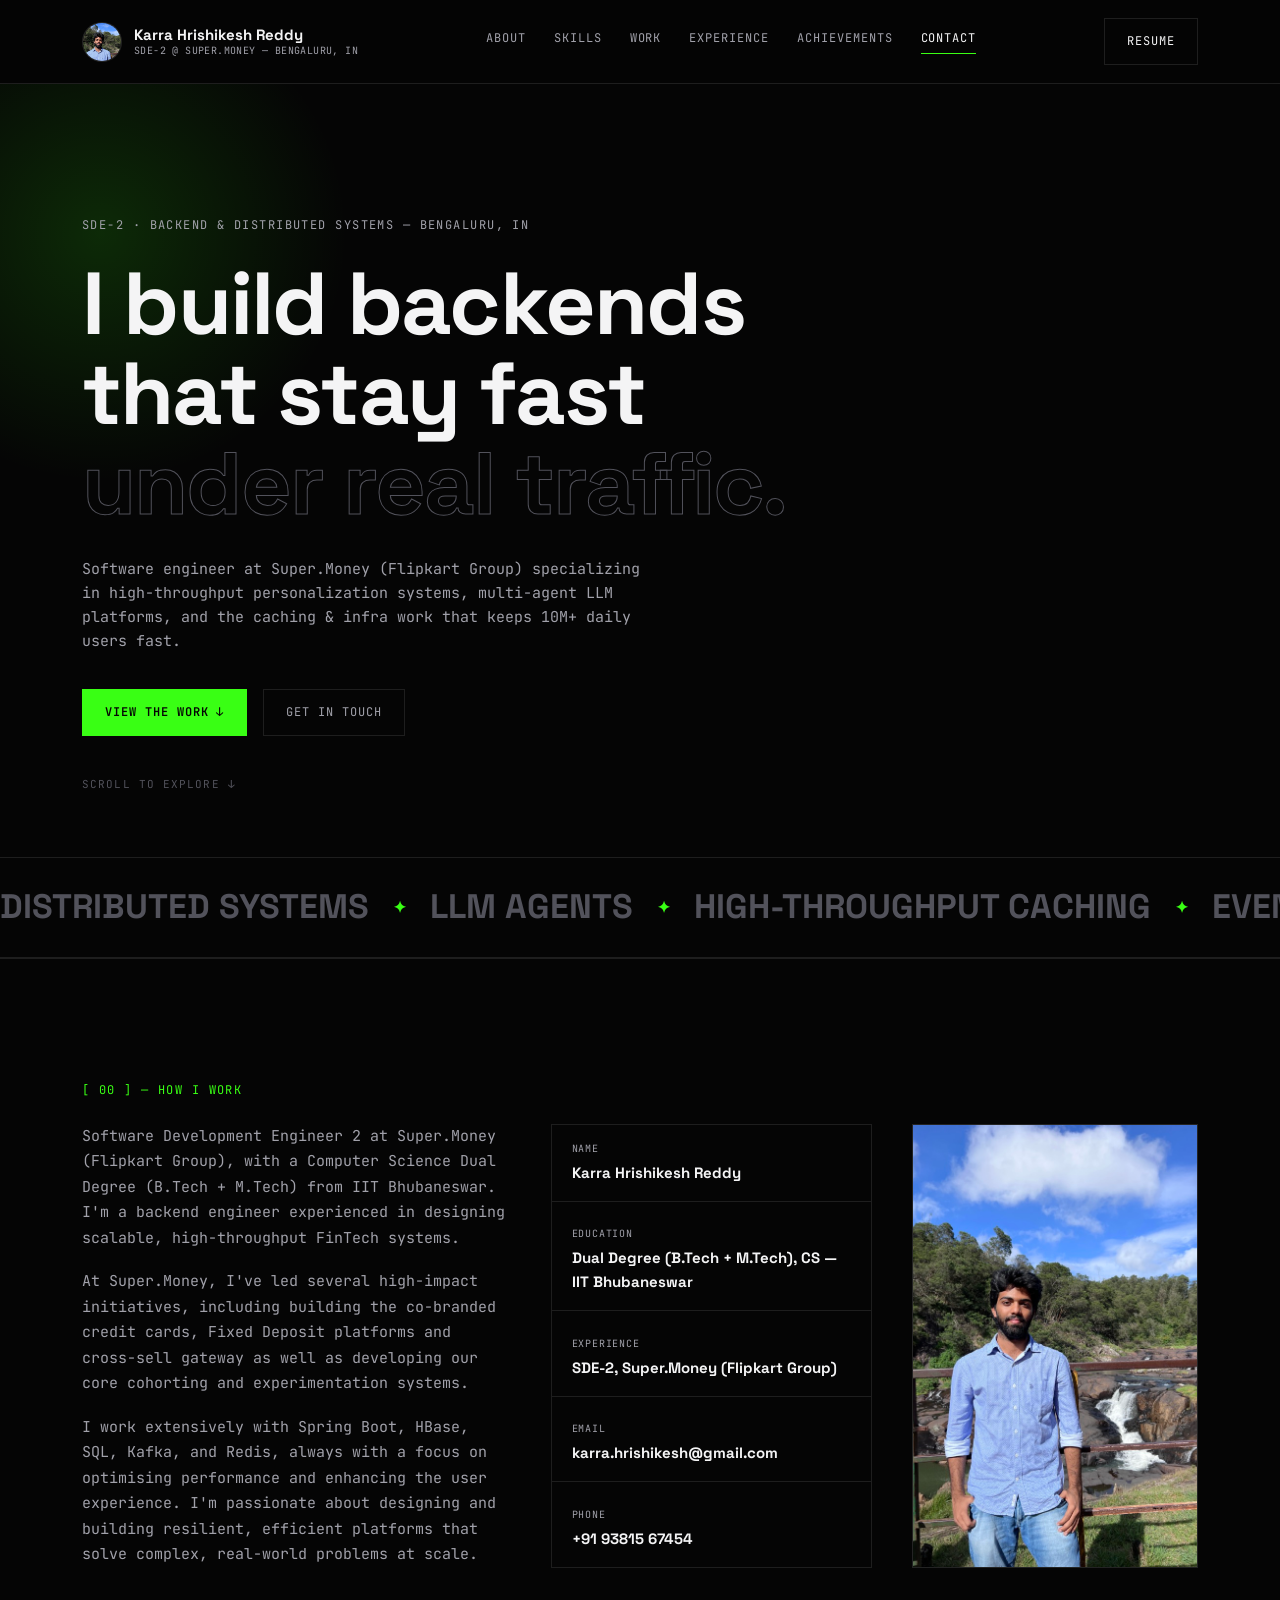
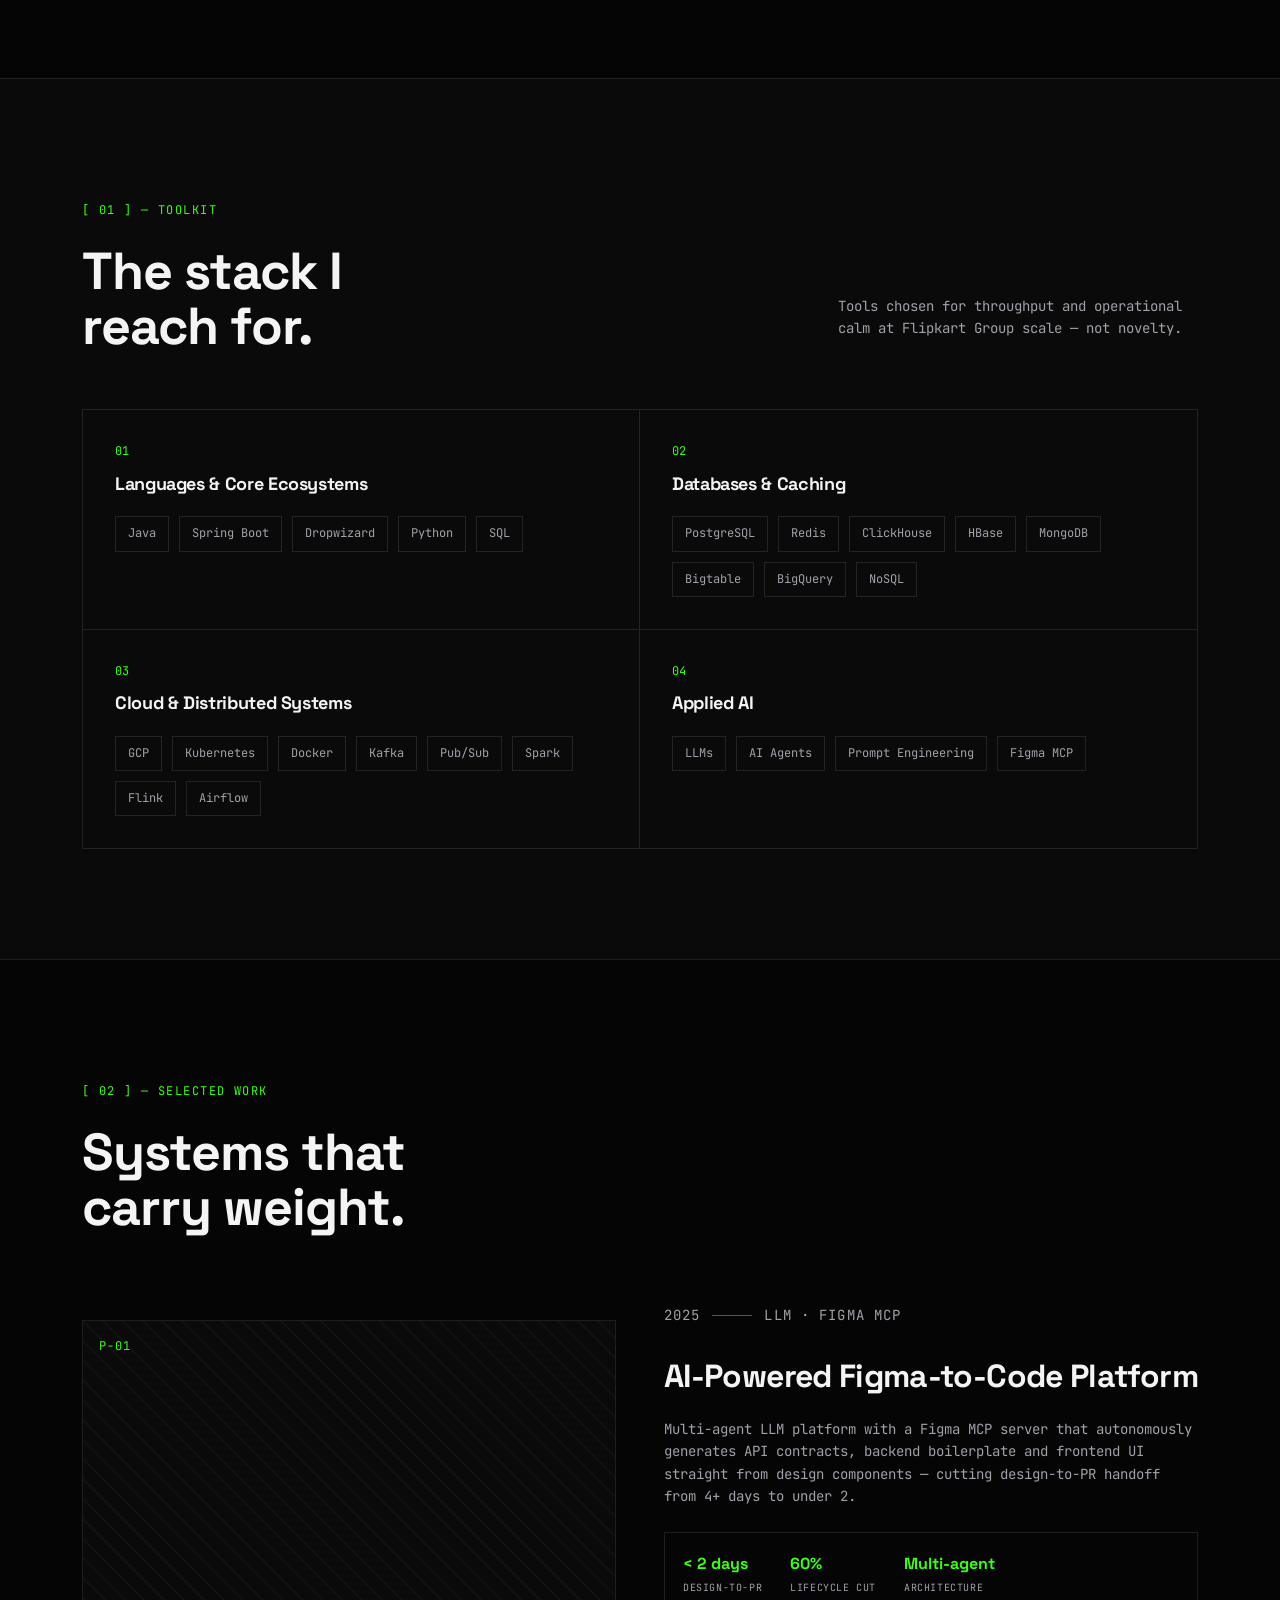
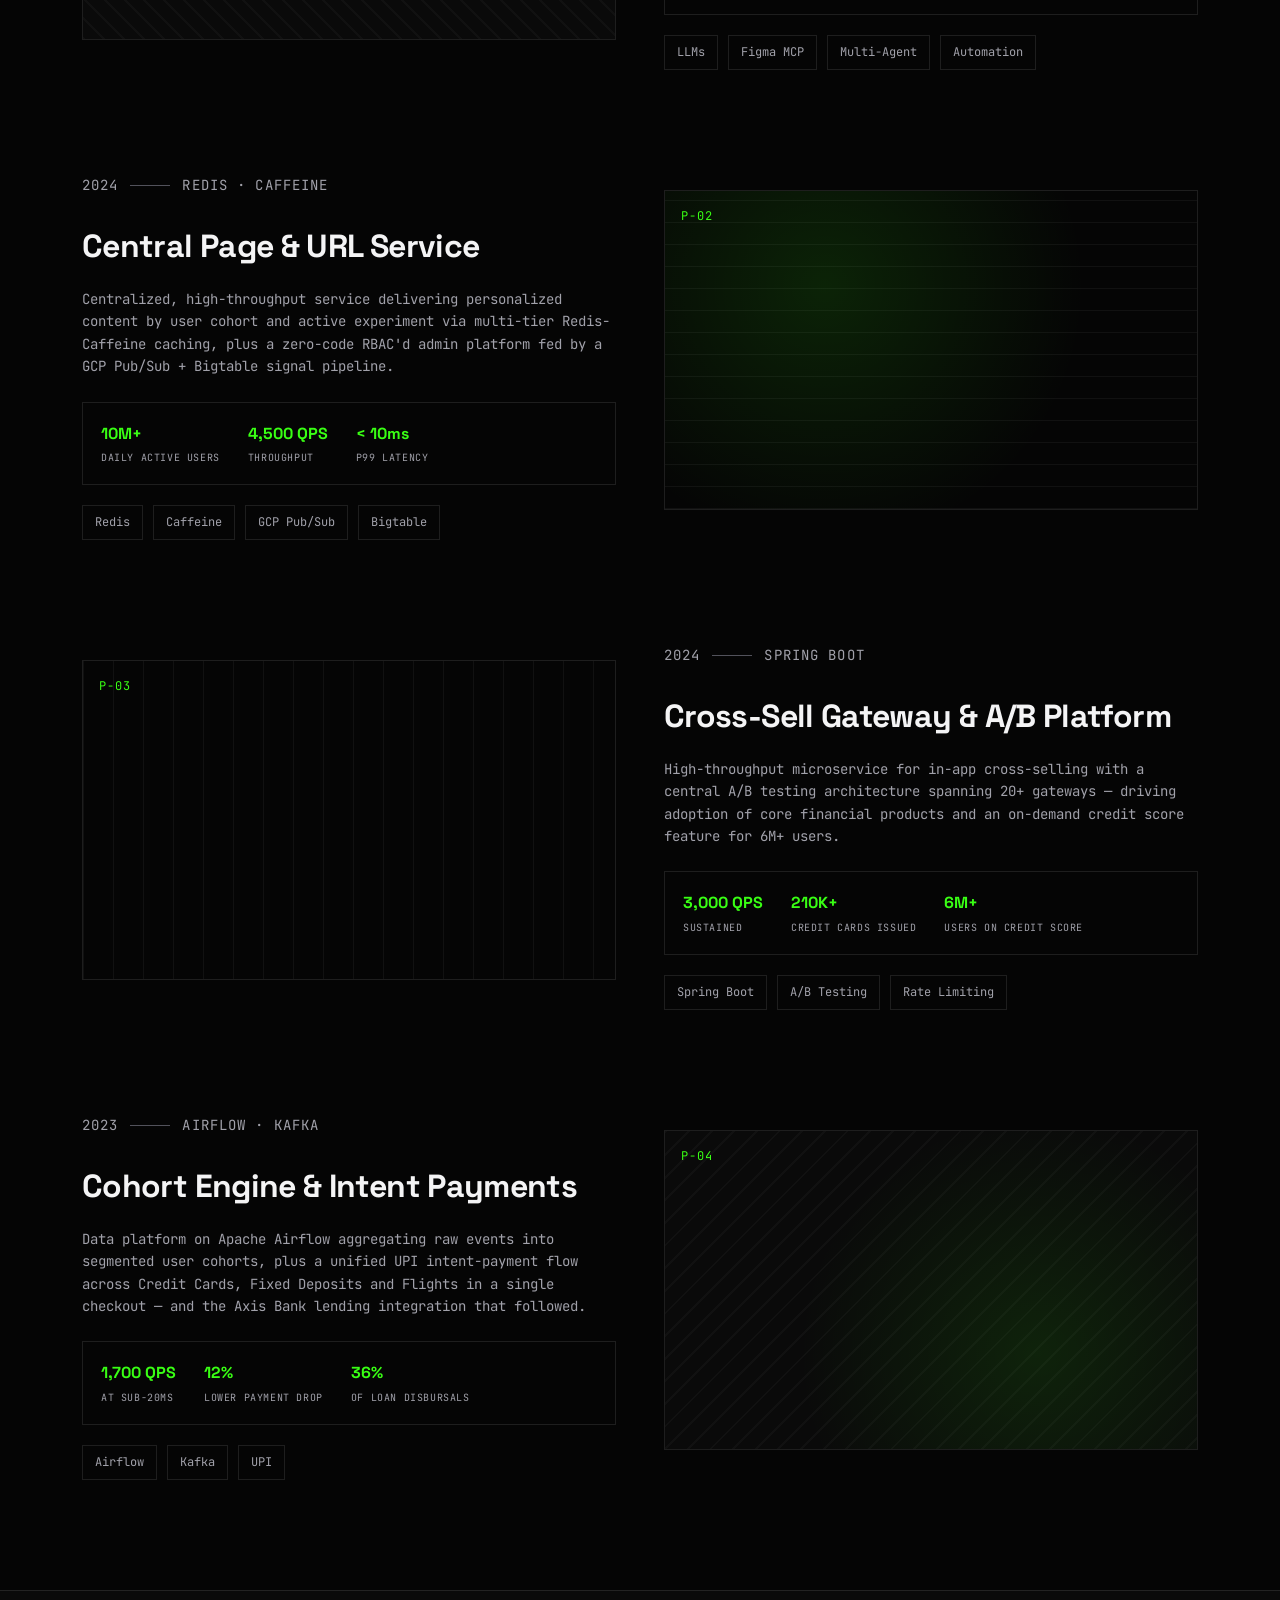
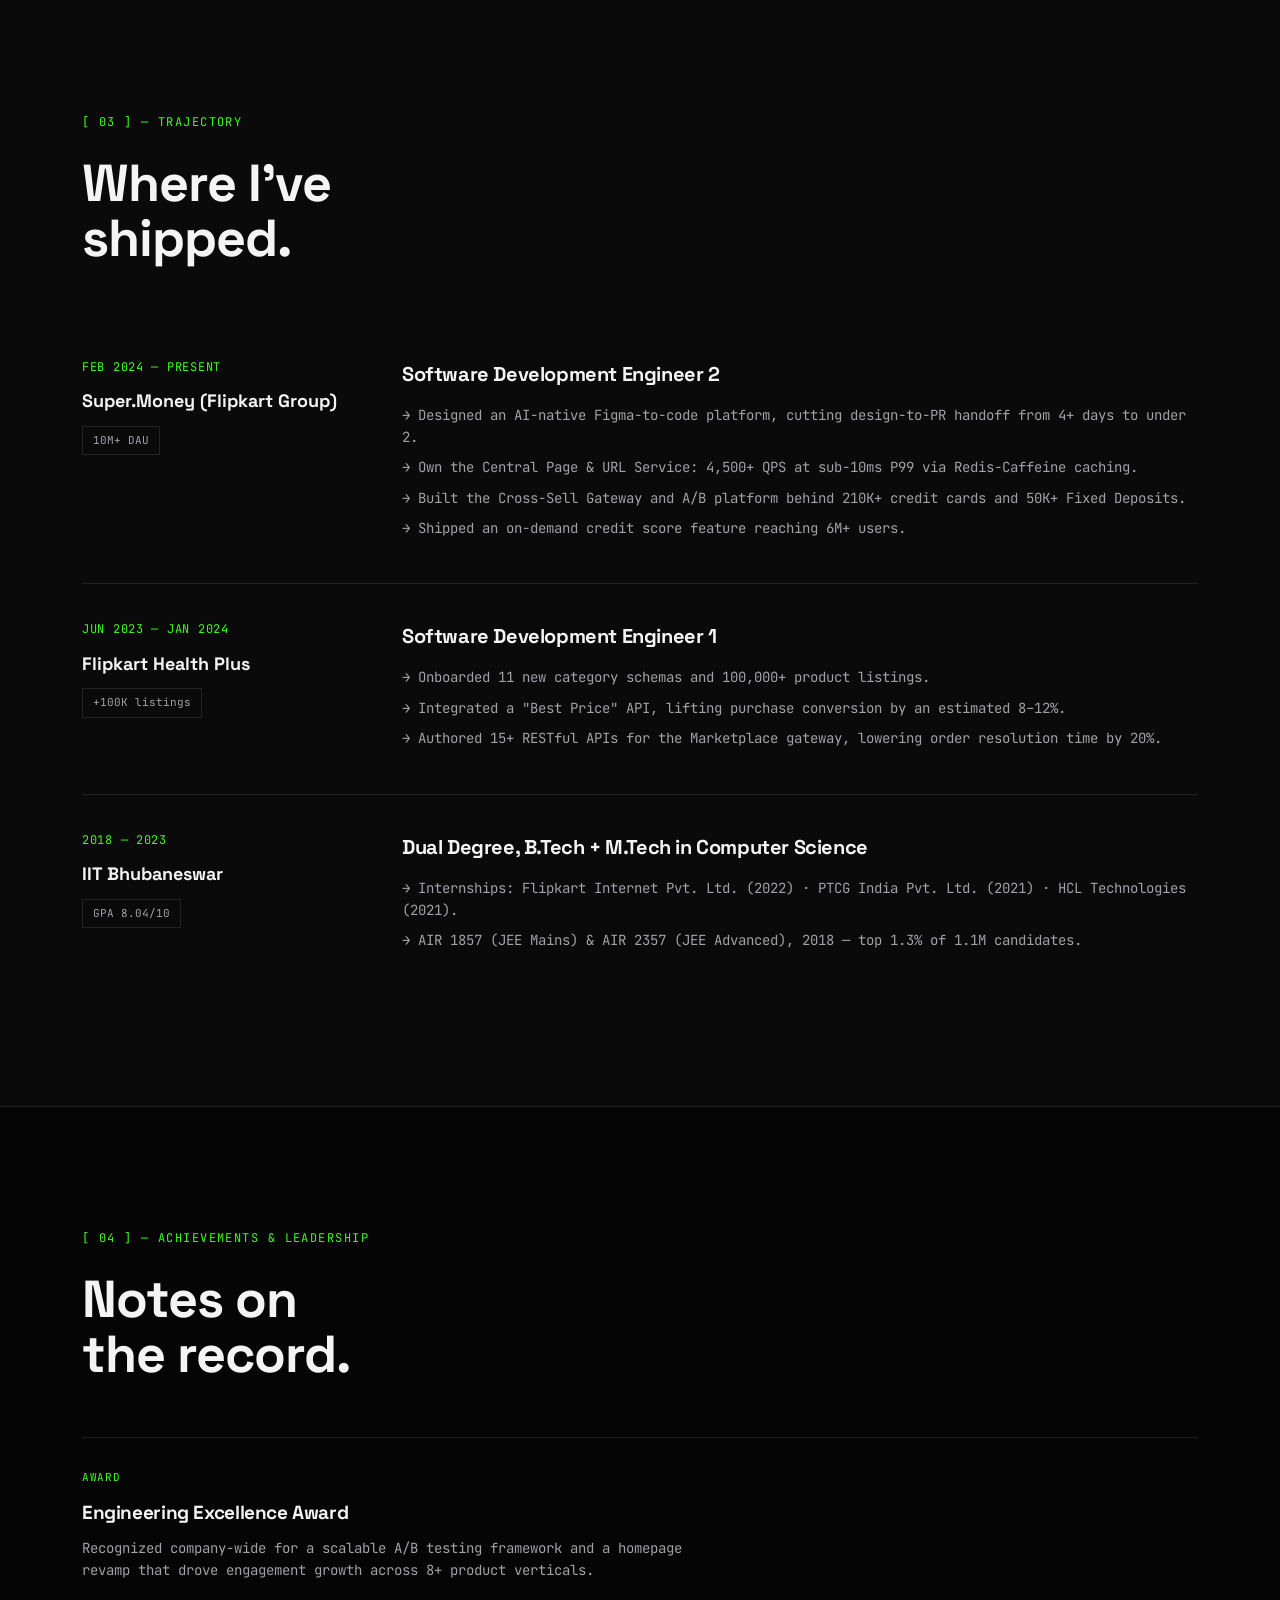
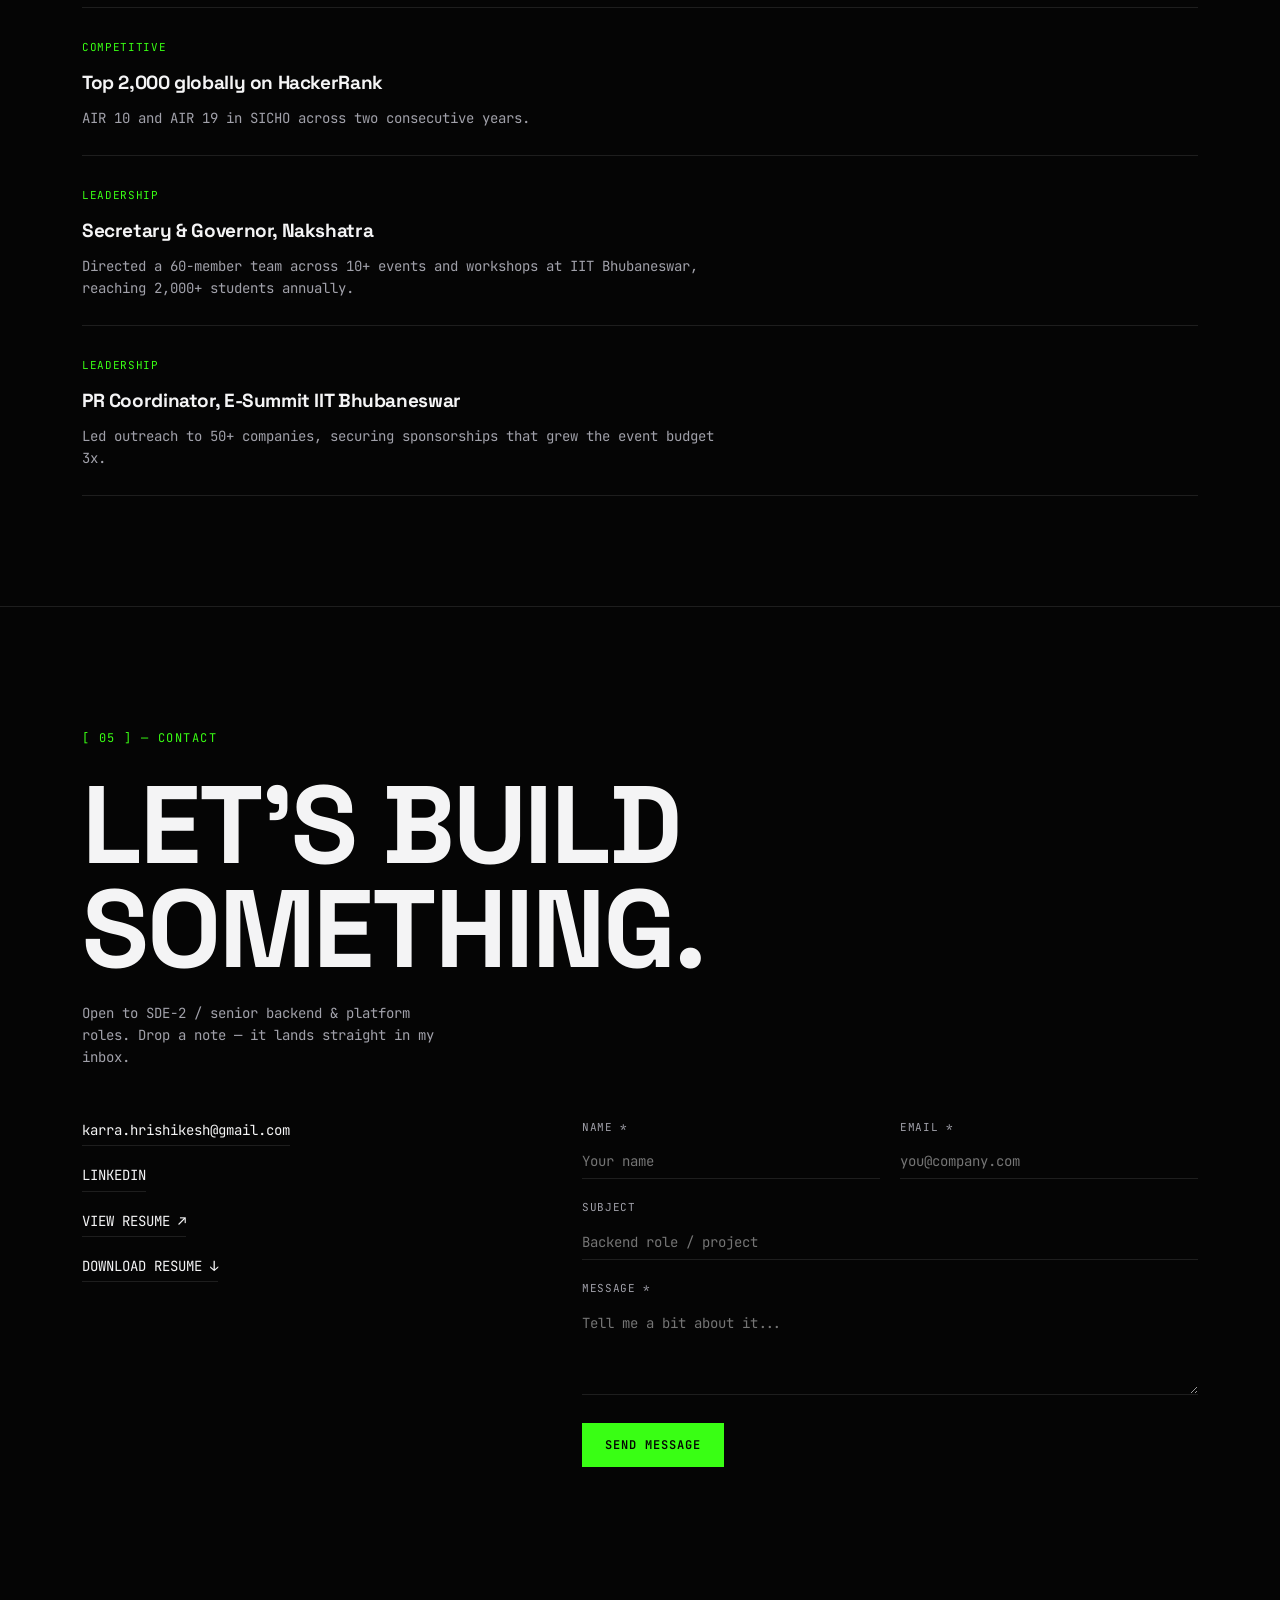
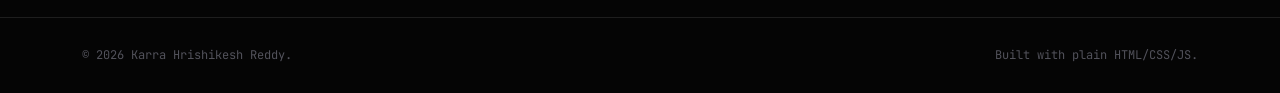
==== commit 25320514: "refractor" ====
--- a/index.html
+++ b/index.html
@@ -16,22 +16,15 @@
 <header class="nav" id="nav">
   <div class="nav-inner">
     <a href="#top" class="brand">
-      <img class="avatar" src="assets/profile-avatar.jpg" alt="Karra Hrishikesh Reddy" />
+      <img class="avatar" id="brand-avatar" src="" alt="" />
       <span class="brand-text">
-        <span class="brand-name">Karra Hrishikesh Reddy</span>
-        <span class="brand-role">SDE-2 @ Super.Money &mdash; Bengaluru, IN</span>
+        <span class="brand-name" id="brand-name"></span>
+        <span class="brand-role" id="brand-role"></span>
       </span>
     </a>
-    <nav class="nav-links" id="nav-links">
-      <a href="#manifesto">About</a>
-      <a href="#toolkit">Skills</a>
-      <a href="#work">Work</a>
-      <a href="#trajectory">Experience</a>
-      <a href="#achievements">Achievements</a>
-      <a href="#contact">Contact</a>
-    </nav>
+    <nav class="nav-links" id="nav-links"></nav>
     <div class="nav-actions">
-      <a href="https://drive.google.com/file/d/1VmgD2ylhymhzfL0V_FdY5mh5bEYPIE5t/view?usp=sharing" target="_blank" rel="noopener" class="btn btn-outline nav-resume">RESUME</a>
+      <a id="nav-resume" target="_blank" rel="noopener" class="btn btn-outline nav-resume">RESUME</a>
       <button class="nav-toggle" id="nav-toggle" aria-label="Toggle menu"><span></span><span></span><span></span></button>
     </div>
   </div>
@@ -43,86 +36,27 @@
   <section class="hero">
     <div class="hero-glow"></div>
     <div class="container">
-      <p class="eyebrow reveal">SDE-2 · BACKEND &amp; DISTRIBUTED SYSTEMS — BENGALURU, IN</p>
-      <h1 class="hero-title reveal">
-        I build backends<br />
-        that stay fast<br />
-        <span class="outline">under real traffic.</span>
-      </h1>
-      <p class="hero-sub reveal">
-        Software engineer at Super.Money (Flipkart Group) specializing in high-throughput
-        personalization systems, multi-agent LLM platforms, and the caching &amp; infra work
-        that keeps 10M+ daily users fast.
-      </p>
-      <div class="hero-cta reveal">
-        <a href="#work" class="btn btn-solid">VIEW THE WORK ↓</a>
-        <a href="#contact" class="btn btn-ghost">GET IN TOUCH</a>
-      </div>
-      <p class="scroll-hint reveal">SCROLL TO EXPLORE ↓</p>
+      <p class="eyebrow reveal" id="hero-eyebrow"></p>
+      <h1 class="hero-title reveal" id="hero-title"></h1>
+      <p class="hero-sub reveal" id="hero-sub"></p>
+      <div class="hero-cta reveal" id="hero-cta"></div>
+      <p class="scroll-hint reveal" id="hero-scroll-hint"></p>
     </div>
 
     <div class="marquee">
-      <div class="marquee-track">
-        <span>DISTRIBUTED SYSTEMS</span><span class="dot">✦</span>
-        <span>LLM AGENTS</span><span class="dot">✦</span>
-        <span>HIGH-THROUGHPUT CACHING</span><span class="dot">✦</span>
-        <span>EVENT-DRIVEN ARCHITECTURE</span><span class="dot">✦</span>
-        <span>PERSONALIZATION AT SCALE</span><span class="dot">✦</span>
-        <span>SPRING BOOT</span><span class="dot">✦</span>
-        <span>DISTRIBUTED SYSTEMS</span><span class="dot">✦</span>
-        <span>LLM AGENTS</span><span class="dot">✦</span>
-        <span>HIGH-THROUGHPUT CACHING</span><span class="dot">✦</span>
-        <span>EVENT-DRIVEN ARCHITECTURE</span><span class="dot">✦</span>
-        <span>PERSONALIZATION AT SCALE</span><span class="dot">✦</span>
-        <span>SPRING BOOT</span><span class="dot">✦</span>
-      </div>
+      <div class="marquee-track" id="marquee-track"></div>
     </div>
   </section>
 
   <!-- MANIFESTO / APPROACH -->
   <section class="section" id="manifesto">
     <div class="container">
-      <p class="section-label reveal">[ 00 ] — HOW I WORK</p>
+      <p class="section-label reveal" id="about-label"></p>
 
       <div class="manifesto-grid">
-        <div class="manifesto-list">
-          <div class="manifesto-item reveal">
-            <span class="num">01</span>
-            <div>
-              <h3>Ship the substrate, not just the widget</h3>
-              <p>A widget ships once. The platform that generates it ships forever. I build the AI agents,
-                 caching layers and API contracts that let ten widgets ship in the time one used to take.</p>
-            </div>
-          </div>
-          <div class="manifesto-item reveal">
-            <span class="num">02</span>
-            <div>
-              <h3>Latency is a product feature</h3>
-              <p>4,500+ QPS at sub-10ms P99 isn't a vanity metric — it's the difference between a cross-sell
-                 banner that converts and one nobody waits for. I design for the tail first.</p>
-            </div>
-          </div>
-          <div class="manifesto-item reveal">
-            <span class="num">03</span>
-            <div>
-              <h3>Remove engineers from the loop</h3>
-              <p>The best platform work makes itself unnecessary. Zero-code admin consoles, RBAC'd template
-                 services and self-serve experiments let non-technical teams ship without waiting on a sprint.</p>
-            </div>
-          </div>
-        </div>
-
-        <div class="manifesto-side">
-          <div class="side-graphic reveal" aria-hidden="true">
-            <div class="side-graphic-inner"></div>
-          </div>
-          <div class="stat-grid reveal">
-            <div class="stat"><span class="stat-num">3+</span><span class="stat-label">YEARS SHIPPING</span></div>
-            <div class="stat"><span class="stat-num">10M+</span><span class="stat-label">DAILY ACTIVE USERS</span></div>
-            <div class="stat"><span class="stat-num">4,500</span><span class="stat-label">PEAK QPS SERVED</span></div>
-            <div class="stat"><span class="stat-num">&lt;10ms</span><span class="stat-label">P99 LATENCY</span></div>
-          </div>
-        </div>
+        <div class="about-bio reveal" id="about-bio"></div>
+        <div class="about-details reveal" id="about-details"></div>
+        <img class="about-photo reveal" id="about-photo" src="" alt="" />
       </div>
     </div>
   </section>
@@ -130,232 +64,63 @@
   <!-- TOOLKIT -->
   <section class="section section-alt" id="toolkit">
     <div class="container">
-      <p class="section-label reveal">[ 01 ] — TOOLKIT</p>
+      <p class="section-label reveal" id="toolkit-label"></p>
       <div class="section-head">
-        <h2 class="reveal">The stack I<br />reach for.</h2>
-        <p class="section-desc reveal">Tools chosen for throughput and operational calm at Flipkart Group scale
-           — not novelty.</p>
+        <h2 class="reveal" id="toolkit-heading"></h2>
+        <p class="section-desc reveal" id="toolkit-desc"></p>
       </div>
 
-      <div class="toolkit-grid reveal">
-        <div class="toolkit-card">
-          <p class="toolkit-num">01</p>
-          <h4>Languages &amp; Core Ecosystems</h4>
-          <div class="pills">
-            <span>Java</span><span>Spring Boot</span><span>Dropwizard</span><span>Python</span><span>SQL</span>
-          </div>
-        </div>
-        <div class="toolkit-card">
-          <p class="toolkit-num">02</p>
-          <h4>Databases &amp; Caching</h4>
-          <div class="pills">
-            <span>PostgreSQL</span><span>Redis</span><span>ClickHouse</span><span>HBase</span><span>MongoDB</span><span>Bigtable</span><span>BigQuery</span><span>NoSQL</span>
-          </div>
-        </div>
-        <div class="toolkit-card">
-          <p class="toolkit-num">03</p>
-          <h4>Cloud &amp; Distributed Systems</h4>
-          <div class="pills">
-            <span>GCP</span><span>Kubernetes</span><span>Docker</span><span>Kafka</span><span>Pub/Sub</span><span>Spark</span><span>Flink</span><span>Airflow</span>
-          </div>
-        </div>
-        <div class="toolkit-card">
-          <p class="toolkit-num">04</p>
-          <h4>Applied AI</h4>
-          <div class="pills">
-            <span>LLMs</span><span>AI Agents</span><span>Prompt Engineering</span><span>Figma MCP</span>
-          </div>
-        </div>
-      </div>
+      <div class="toolkit-grid reveal" id="toolkit-grid"></div>
     </div>
   </section>
 
   <!-- SELECTED WORK -->
   <section class="section" id="work">
     <div class="container">
-      <p class="section-label reveal">[ 02 ] — SELECTED WORK</p>
+      <p class="section-label reveal" id="work-label"></p>
       <div class="section-head">
-        <h2 class="reveal">Systems that<br />carry weight.</h2>
+        <h2 class="reveal" id="work-heading"></h2>
       </div>
 
-      <div class="projects">
-
-        <article class="project reveal">
-          <div class="project-visual"><div class="viz viz-1"></div><span class="viz-tag">P-01</span></div>
-          <div class="project-body">
-            <p class="project-meta">2025 <span class="rule"></span> LLM · FIGMA MCP</p>
-            <h3>AI-Powered Figma-to-Code Platform</h3>
-            <p>Multi-agent LLM platform with a Figma MCP server that autonomously generates API contracts,
-               backend boilerplate and frontend UI straight from design components — cutting design-to-PR
-               handoff from 4+ days to under 2.</p>
-            <div class="project-stats">
-              <div><span>&lt; 2 days</span><small>DESIGN-TO-PR</small></div>
-              <div><span>60%</span><small>LIFECYCLE CUT</small></div>
-              <div><span>Multi-agent</span><small>ARCHITECTURE</small></div>
-            </div>
-            <div class="pills"><span>LLMs</span><span>Figma MCP</span><span>Multi-Agent</span><span>Automation</span></div>
-          </div>
-        </article>
-
-        <article class="project reveal reverse">
-          <div class="project-body">
-            <p class="project-meta">2024 <span class="rule"></span> REDIS · CAFFEINE</p>
-            <h3>Central Page &amp; URL Service</h3>
-            <p>Centralized, high-throughput service delivering personalized content by user cohort and
-               active experiment via multi-tier Redis-Caffeine caching, plus a zero-code RBAC'd admin
-               platform fed by a GCP Pub/Sub + Bigtable signal pipeline.</p>
-            <div class="project-stats">
-              <div><span>10M+</span><small>DAILY ACTIVE USERS</small></div>
-              <div><span>4,500 QPS</span><small>THROUGHPUT</small></div>
-              <div><span>&lt; 10ms</span><small>P99 LATENCY</small></div>
-            </div>
-            <div class="pills"><span>Redis</span><span>Caffeine</span><span>GCP Pub/Sub</span><span>Bigtable</span></div>
-          </div>
-          <div class="project-visual"><div class="viz viz-2"></div><span class="viz-tag">P-02</span></div>
-        </article>
-
-        <article class="project reveal">
-          <div class="project-visual"><div class="viz viz-3"></div><span class="viz-tag">P-03</span></div>
-          <div class="project-body">
-            <p class="project-meta">2024 <span class="rule"></span> SPRING BOOT</p>
-            <h3>Cross-Sell Gateway &amp; A/B Platform</h3>
-            <p>High-throughput microservice for in-app cross-selling with a central A/B testing architecture
-               spanning 20+ gateways — driving adoption of core financial products and an on-demand credit
-               score feature for 6M+ users.</p>
-            <div class="project-stats">
-              <div><span>3,000 QPS</span><small>SUSTAINED</small></div>
-              <div><span>210K+</span><small>CREDIT CARDS ISSUED</small></div>
-              <div><span>6M+</span><small>USERS ON CREDIT SCORE</small></div>
-            </div>
-            <div class="pills"><span>Spring Boot</span><span>A/B Testing</span><span>Rate Limiting</span></div>
-          </div>
-        </article>
-
-        <article class="project reveal reverse">
-          <div class="project-body">
-            <p class="project-meta">2023 <span class="rule"></span> AIRFLOW · KAFKA</p>
-            <h3>Cohort Engine &amp; Intent Payments</h3>
-            <p>Data platform on Apache Airflow aggregating raw events into segmented user cohorts, plus a
-               unified UPI intent-payment flow across Credit Cards, Fixed Deposits and Flights in a single
-               checkout — and the Axis Bank lending integration that followed.</p>
-            <div class="project-stats">
-              <div><span>1,700 QPS</span><small>AT SUB-20MS</small></div>
-              <div><span>12%</span><small>LOWER PAYMENT DROP</small></div>
-              <div><span>36%</span><small>OF LOAN DISBURSALS</small></div>
-            </div>
-            <div class="pills"><span>Airflow</span><span>Kafka</span><span>UPI</span></div>
-          </div>
-          <div class="project-visual"><div class="viz viz-4"></div><span class="viz-tag">P-04</span></div>
-        </article>
-
-      </div>
+      <div class="projects" id="projects"></div>
     </div>
   </section>
 
   <!-- TRAJECTORY -->
   <section class="section section-alt" id="trajectory">
     <div class="container">
-      <p class="section-label reveal">[ 03 ] — TRAJECTORY</p>
+      <p class="section-label reveal" id="trajectory-label"></p>
       <div class="section-head">
-        <h2 class="reveal">Where I've<br />shipped.</h2>
+        <h2 class="reveal" id="trajectory-heading"></h2>
       </div>
 
-      <div class="timeline">
-        <div class="timeline-item reveal">
-          <div class="timeline-marker">
-            <span class="timeline-date">FEB 2024 — PRESENT</span>
-            <span class="timeline-org">Super.Money (Flipkart Group)</span>
-            <span class="tag-pill">10M+ DAU</span>
-          </div>
-          <div class="timeline-content">
-            <h3>Software Development Engineer 2</h3>
-            <p>→ Designed an AI-native Figma-to-code platform, cutting design-to-PR handoff from 4+ days to under 2.</p>
-            <p>→ Own the Central Page &amp; URL Service: 4,500+ QPS at sub-10ms P99 via Redis-Caffeine caching.</p>
-            <p>→ Built the Cross-Sell Gateway and A/B platform behind 210K+ credit cards and 50K+ Fixed Deposits.</p>
-            <p>→ Shipped an on-demand credit score feature reaching 6M+ users.</p>
-          </div>
-        </div>
-
-        <div class="timeline-item reveal">
-          <div class="timeline-marker">
-            <span class="timeline-date">JUN 2023 — JAN 2024</span>
-            <span class="timeline-org">Flipkart Health Plus</span>
-            <span class="tag-pill">+100K listings</span>
-          </div>
-          <div class="timeline-content">
-            <h3>Software Development Engineer 1</h3>
-            <p>→ Onboarded 11 new category schemas and 100,000+ product listings.</p>
-            <p>→ Integrated a "Best Price" API, lifting purchase conversion by an estimated 8–12%.</p>
-            <p>→ Authored 15+ RESTful APIs for the Marketplace gateway, lowering order resolution time by 20%.</p>
-          </div>
-        </div>
-
-        <div class="timeline-item reveal">
-          <div class="timeline-marker">
-            <span class="timeline-date">2018 — 2023</span>
-            <span class="timeline-org">IIT Bhubaneswar</span>
-            <span class="tag-pill">GPA 8.04/10</span>
-          </div>
-          <div class="timeline-content">
-            <h3>Dual Degree, B.Tech + M.Tech in Computer Science</h3>
-            <p>→ Internships: Flipkart Internet Pvt. Ltd. (2022) · PTCG India Pvt. Ltd. (2021) · HCL Technologies (2021).</p>
-            <p>→ AIR 1857 (JEE Mains) &amp; AIR 2357 (JEE Advanced), 2018 — top 1.3% of 1.1M candidates.</p>
-          </div>
-        </div>
-      </div>
+      <div class="timeline" id="timeline"></div>
     </div>
   </section>
 
   <!-- ACHIEVEMENTS -->
   <section class="section" id="achievements">
     <div class="container">
-      <p class="section-label reveal">[ 04 ] — ACHIEVEMENTS &amp; LEADERSHIP</p>
+      <p class="section-label reveal" id="achievements-label"></p>
       <div class="section-head">
-        <h2 class="reveal">Notes on<br />the record.</h2>
+        <h2 class="reveal" id="achievements-heading"></h2>
       </div>
 
-      <div class="writing-list">
-        <div class="writing-item reveal">
-          <span class="writing-tag">AWARD</span>
-          <h3>Engineering Excellence Award</h3>
-          <p>Recognized company-wide for a scalable A/B testing framework and a homepage revamp that drove engagement growth across 8+ product verticals.</p>
-        </div>
-        <div class="writing-item reveal">
-          <span class="writing-tag">COMPETITIVE</span>
-          <h3>Top 2,000 globally on HackerRank</h3>
-          <p>AIR 10 and AIR 19 in SICHO across two consecutive years.</p>
-        </div>
-        <div class="writing-item reveal">
-          <span class="writing-tag">LEADERSHIP</span>
-          <h3>Secretary &amp; Governor, Nakshatra</h3>
-          <p>Directed a 60-member team across 10+ events and workshops at IIT Bhubaneswar, reaching 2,000+ students annually.</p>
-        </div>
-        <div class="writing-item reveal">
-          <span class="writing-tag">LEADERSHIP</span>
-          <h3>PR Coordinator, E-Summit IIT Bhubaneswar</h3>
-          <p>Led outreach to 50+ companies, securing sponsorships that grew the event budget 3x.</p>
-        </div>
-      </div>
+      <div class="writing-list" id="writing-list"></div>
     </div>
   </section>
 
   <!-- CONTACT -->
   <section class="section contact" id="contact">
     <div class="container">
-      <p class="section-label reveal">[ 05 ] — CONTACT</p>
-      <h2 class="contact-title reveal">LET'S BUILD<br />SOMETHING.</h2>
-      <p class="section-desc reveal">Open to SDE-2 / senior backend &amp; platform roles. Drop a note — it lands
-         straight in my inbox.</p>
+      <p class="section-label reveal" id="contact-label"></p>
+      <h2 class="contact-title reveal" id="contact-title"></h2>
+      <p class="section-desc reveal" id="contact-desc"></p>
 
       <div class="contact-grid">
-        <div class="contact-links reveal">
-          <a href="mailto:karra.hrishikesh@gmail.com">karra.hrishikesh@gmail.com</a>
-          <a href="https://www.linkedin.com/in/hrishikeshkarra1213/" target="_blank" rel="noopener">LINKEDIN</a>
-          <a href="https://drive.google.com/file/d/1VmgD2ylhymhzfL0V_FdY5mh5bEYPIE5t/view?usp=sharing" target="_blank" rel="noopener">VIEW RESUME ↗</a>
-          <a href="https://drive.google.com/uc?export=download&id=1VmgD2ylhymhzfL0V_FdY5mh5bEYPIE5t">DOWNLOAD RESUME ↓</a>
-        </div>
+        <div class="contact-links reveal" id="contact-links"></div>
 
-        <form class="contact-form reveal" id="contact-form" action="https://formsubmit.co/karra.hrishikesh@gmail.com" method="POST">
+        <form class="contact-form reveal" id="contact-form" method="POST">
           <input type="hidden" name="_subject" value="New message from portfolio site" />
           <input type="hidden" name="_template" value="table" />
           <input type="hidden" name="_captcha" value="true" />
@@ -388,11 +153,12 @@
 
 <footer class="footer">
   <div class="container footer-inner">
-    <span>© <span id="year"></span> Karra Hrishikesh Reddy.</span>
-    <span>Built with plain HTML/CSS/JS.</span>
+    <span>© <span id="year"></span> <span id="footer-name"></span>.</span>
+    <span id="footer-tagline"></span>
   </div>
 </footer>
 
+<script src="data.js"></script>
 <script src="script.js"></script>
 </body>
 </html>
--- a/style.css
+++ b/style.css
@@ -91,8 +91,15 @@
   letter-spacing: 0.08em;
   text-transform: uppercase;
 }
-.nav-links a { color: var(--fg-dim); transition: color .2s; }
+.nav-links a { position: relative; padding-bottom: 6px; color: var(--fg-dim); transition: color .2s; }
 .nav-links a:hover { color: var(--fg); }
+.nav-links a::after {
+  content: ''; position: absolute; left: 0; bottom: 0;
+  width: 0; height: 1px; background: var(--accent);
+  transition: width .25s ease;
+}
+.nav-links a.active { color: var(--fg); }
+.nav-links a.active::after { width: 100%; }
 .nav-actions { display: flex; align-items: center; gap: 14px; }
 .nav-resume { font-size: 11px; padding: 8px 14px; }
 .nav-toggle {
@@ -200,39 +207,24 @@
 .section-desc { color: var(--fg-dim); max-width: 360px; font-size: 14px; }
 
 /* ---------- MANIFESTO ---------- */
-.manifesto-grid { display: grid; grid-template-columns: 1.3fr 1fr; gap: 60px; }
-.manifesto-item {
-  display: flex; gap: 24px;
-  padding: 28px 0;
-  border-bottom: 1px solid var(--border);
-}
-.manifesto-item:first-child { padding-top: 0; }
-.manifesto-item .num { font-family: var(--display); color: var(--accent); font-size: 14px; font-weight: 700; min-width: 28px; }
-.manifesto-item h3 { font-size: 22px; margin-bottom: 10px; }
-.manifesto-item p { color: var(--fg-dim); margin: 0; font-size: 14px; }
-
-.side-graphic {
-  height: 220px;
-  border: 1px solid var(--border);
-  margin-bottom: 24px;
-  display: flex; align-items: center; justify-content: center;
-  background: linear-gradient(160deg, #111 0%, #050505 60%);
-  position: relative;
-  overflow: hidden;
-}
-.side-graphic-inner {
-  width: 90px; height: 90px;
-  border: 1px solid var(--accent);
-  transform: rotate(45deg);
-  opacity: 0.6;
-  box-shadow: 0 0 60px rgba(57,255,20,0.25);
-}
-.stat-grid { display: grid; grid-template-columns: 1fr 1fr; border: 1px solid var(--border); }
-.stat { padding: 22px; border-right: 1px solid var(--border); border-bottom: 1px solid var(--border); }
-.stat:nth-child(2n) { border-right: none; }
-.stat:nth-child(n+3) { border-bottom: none; }
-.stat-num { display: block; font-family: var(--display); font-size: 26px; font-weight: 700; }
-.stat-label { display: block; font-size: 10px; letter-spacing: 0.08em; color: var(--fg-dim); text-transform: uppercase; margin-top: 6px; }
+.manifesto-grid { display: grid; grid-template-columns: 1.2fr 0.9fr 0.8fr; gap: 40px; align-items: stretch; }
+.about-bio p { color: var(--fg-dim); font-size: 15px; line-height: 1.7; margin: 0 0 18px; }
+.about-bio p:last-child { margin-bottom: 0; }
+
+.about-details { height: 100%; border: 1px solid var(--border); display: flex; flex-direction: column; justify-content: space-between; }
+.detail-row { display: flex; flex-direction: column; gap: 4px; padding: 16px 20px; border-bottom: 1px solid var(--border); }
+.detail-row:last-child { border-bottom: none; }
+
+.about-photo {
+  width: 100%; height: 100%;
+  object-fit: cover; object-position: top center;
+  border: 1px solid var(--border);
+  background: var(--bg-alt);
+}
+.detail-label { font-size: 10px; letter-spacing: 0.08em; color: var(--fg-dim); text-transform: uppercase; }
+.detail-value { font-family: var(--display); font-size: 15px; font-weight: 700; }
+.detail-value a { color: inherit; text-decoration: none; }
+.detail-value a:hover { color: var(--accent); }
 
 /* ---------- TOOLKIT ---------- */
 .toolkit-grid { display: grid; grid-template-columns: 1fr 1fr; border: 1px solid var(--border); }
@@ -336,6 +328,8 @@
 /* ---------- RESPONSIVE ---------- */
 @media (max-width: 900px) {
   .manifesto-grid, .contact-grid { grid-template-columns: 1fr; }
+  .about-details, .about-photo { height: auto; }
+  .about-photo { aspect-ratio: 4 / 3; }
   .toolkit-grid { grid-template-columns: 1fr; }
   .toolkit-card, .toolkit-card:nth-child(2n) { border-right: none; }
   .project { grid-template-columns: 1fr; }
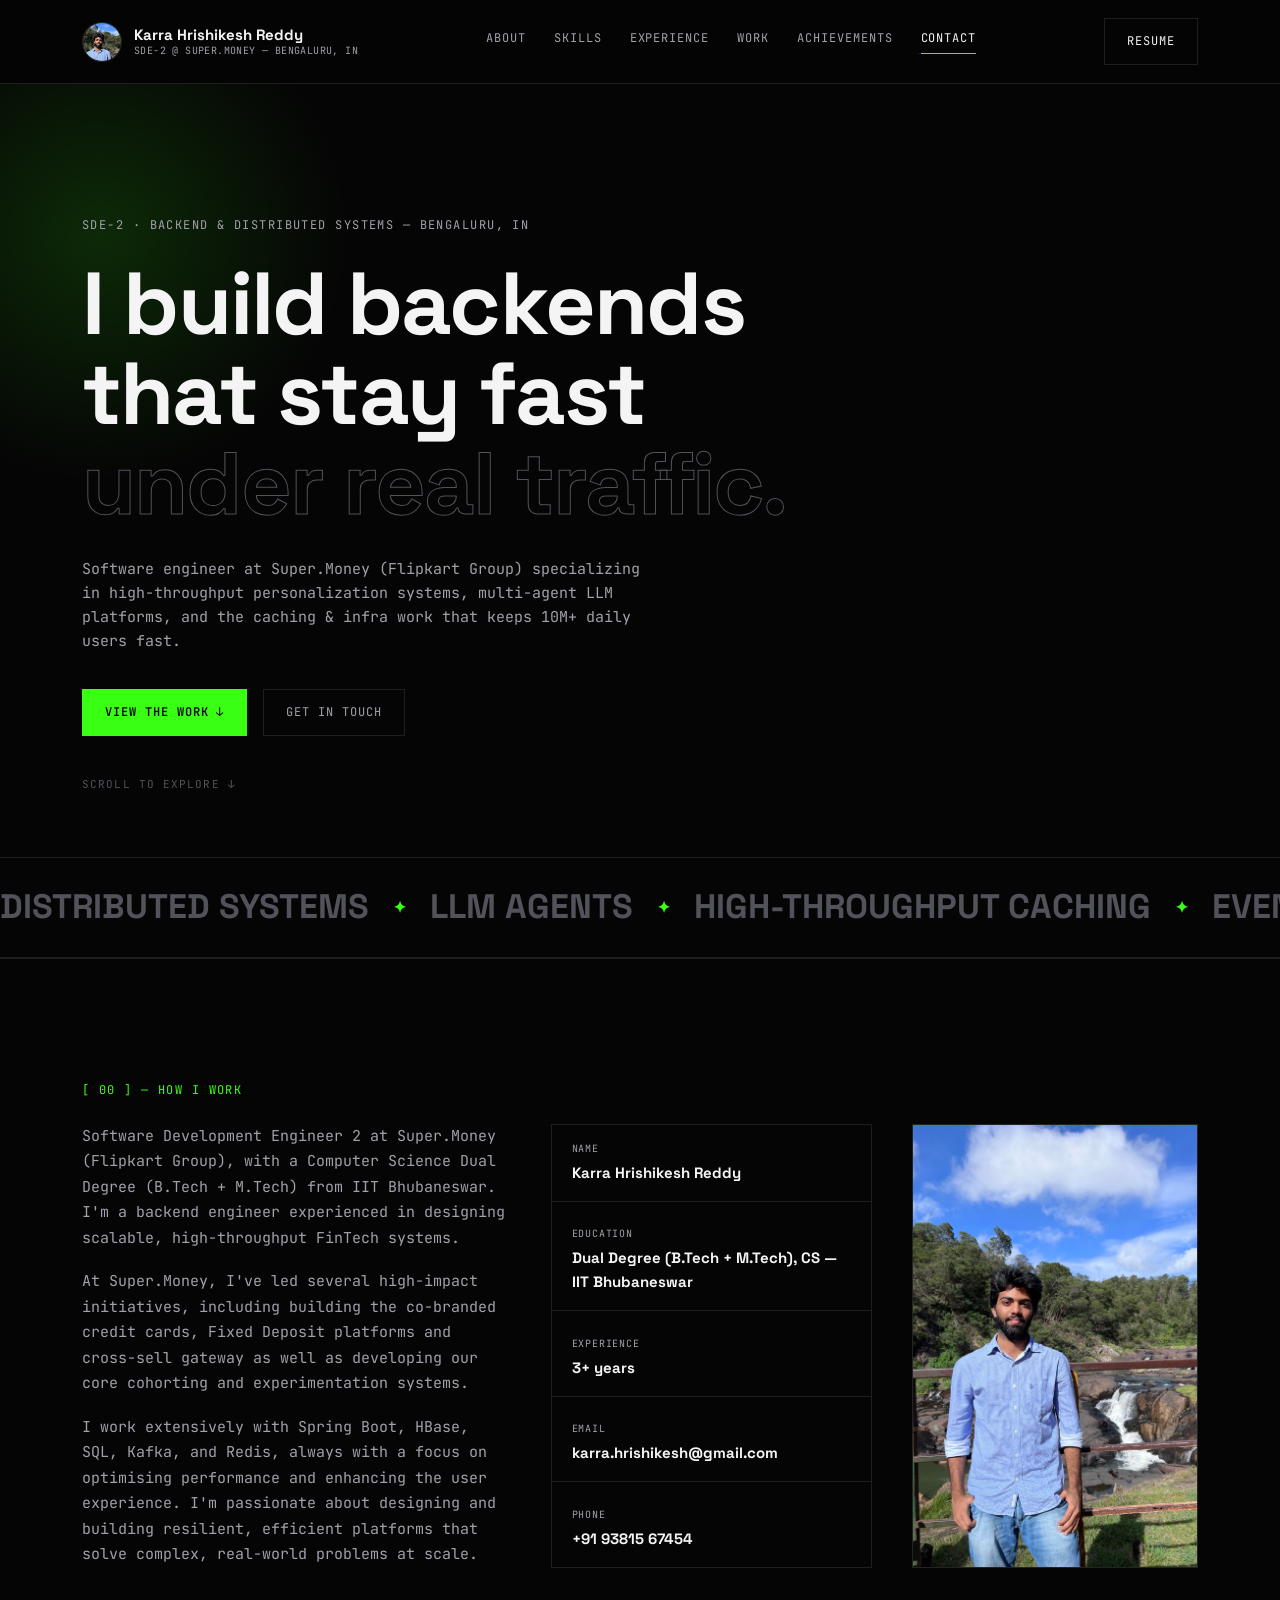
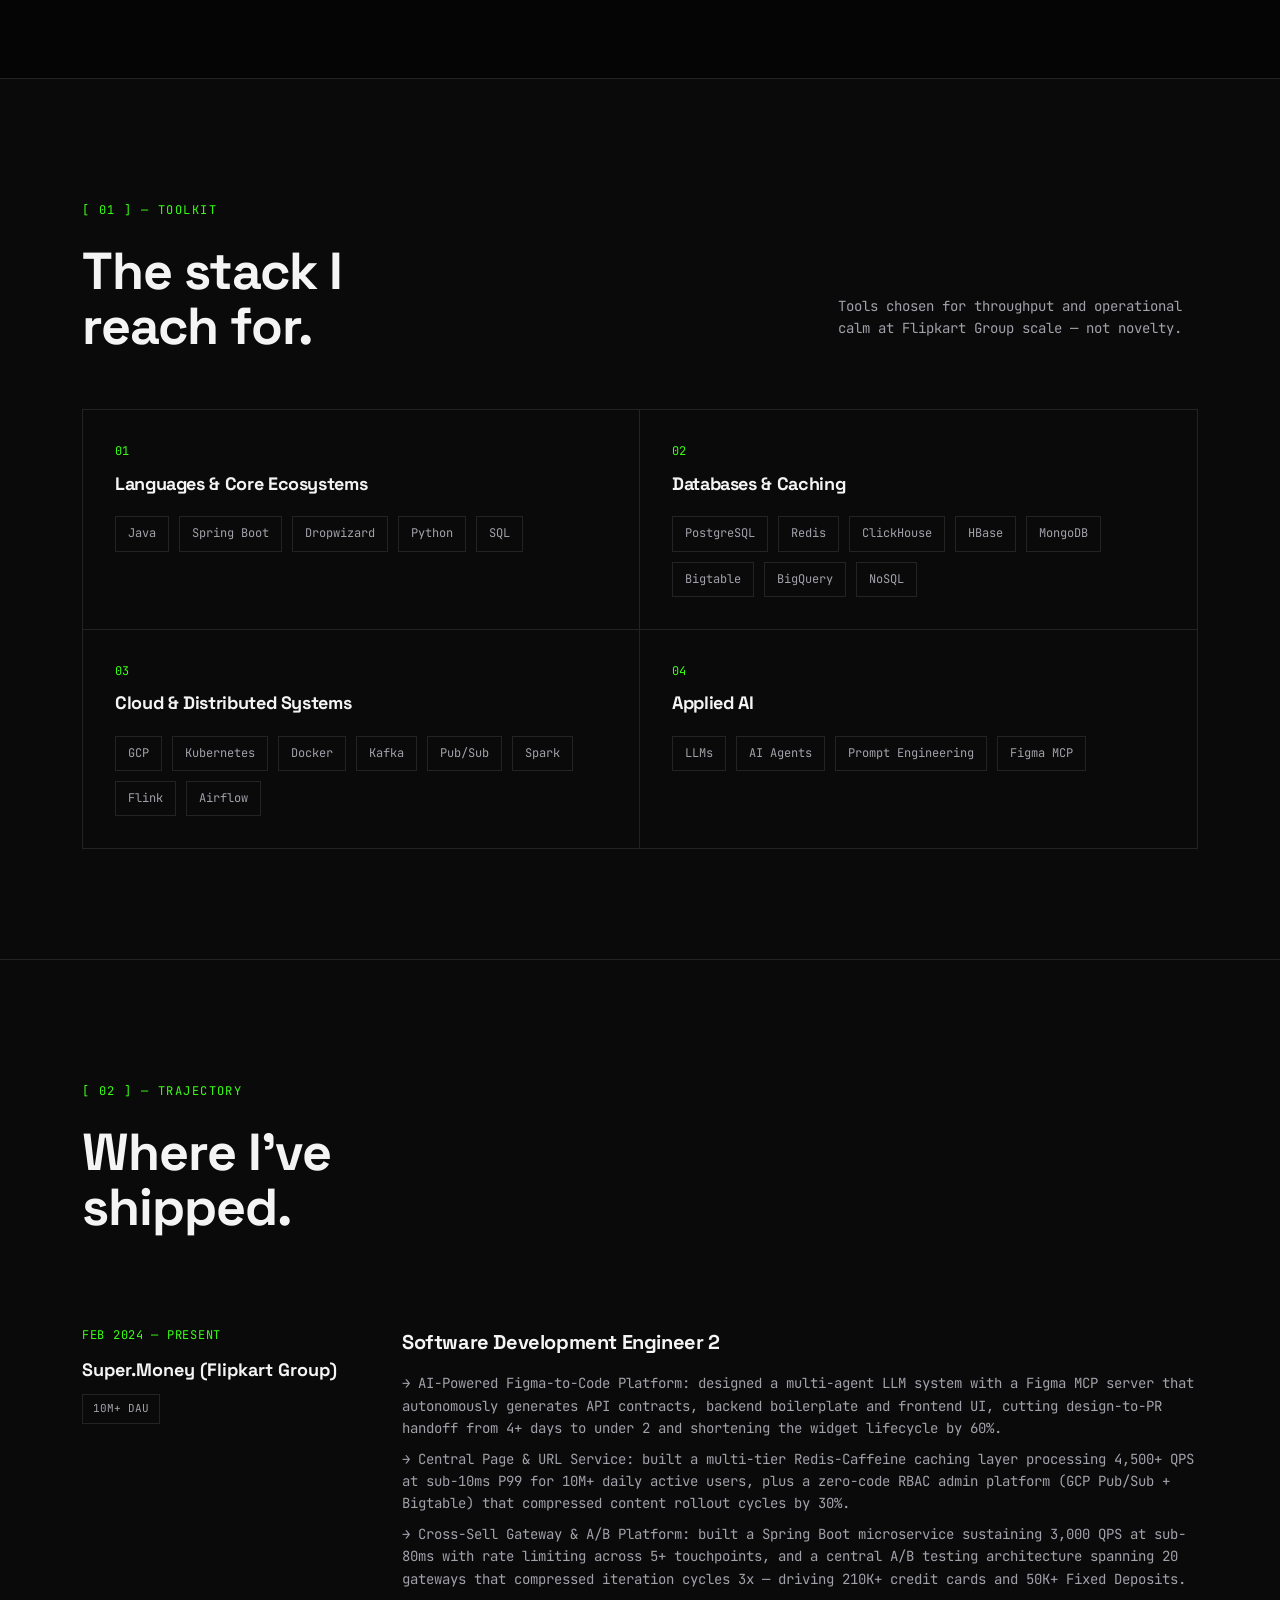
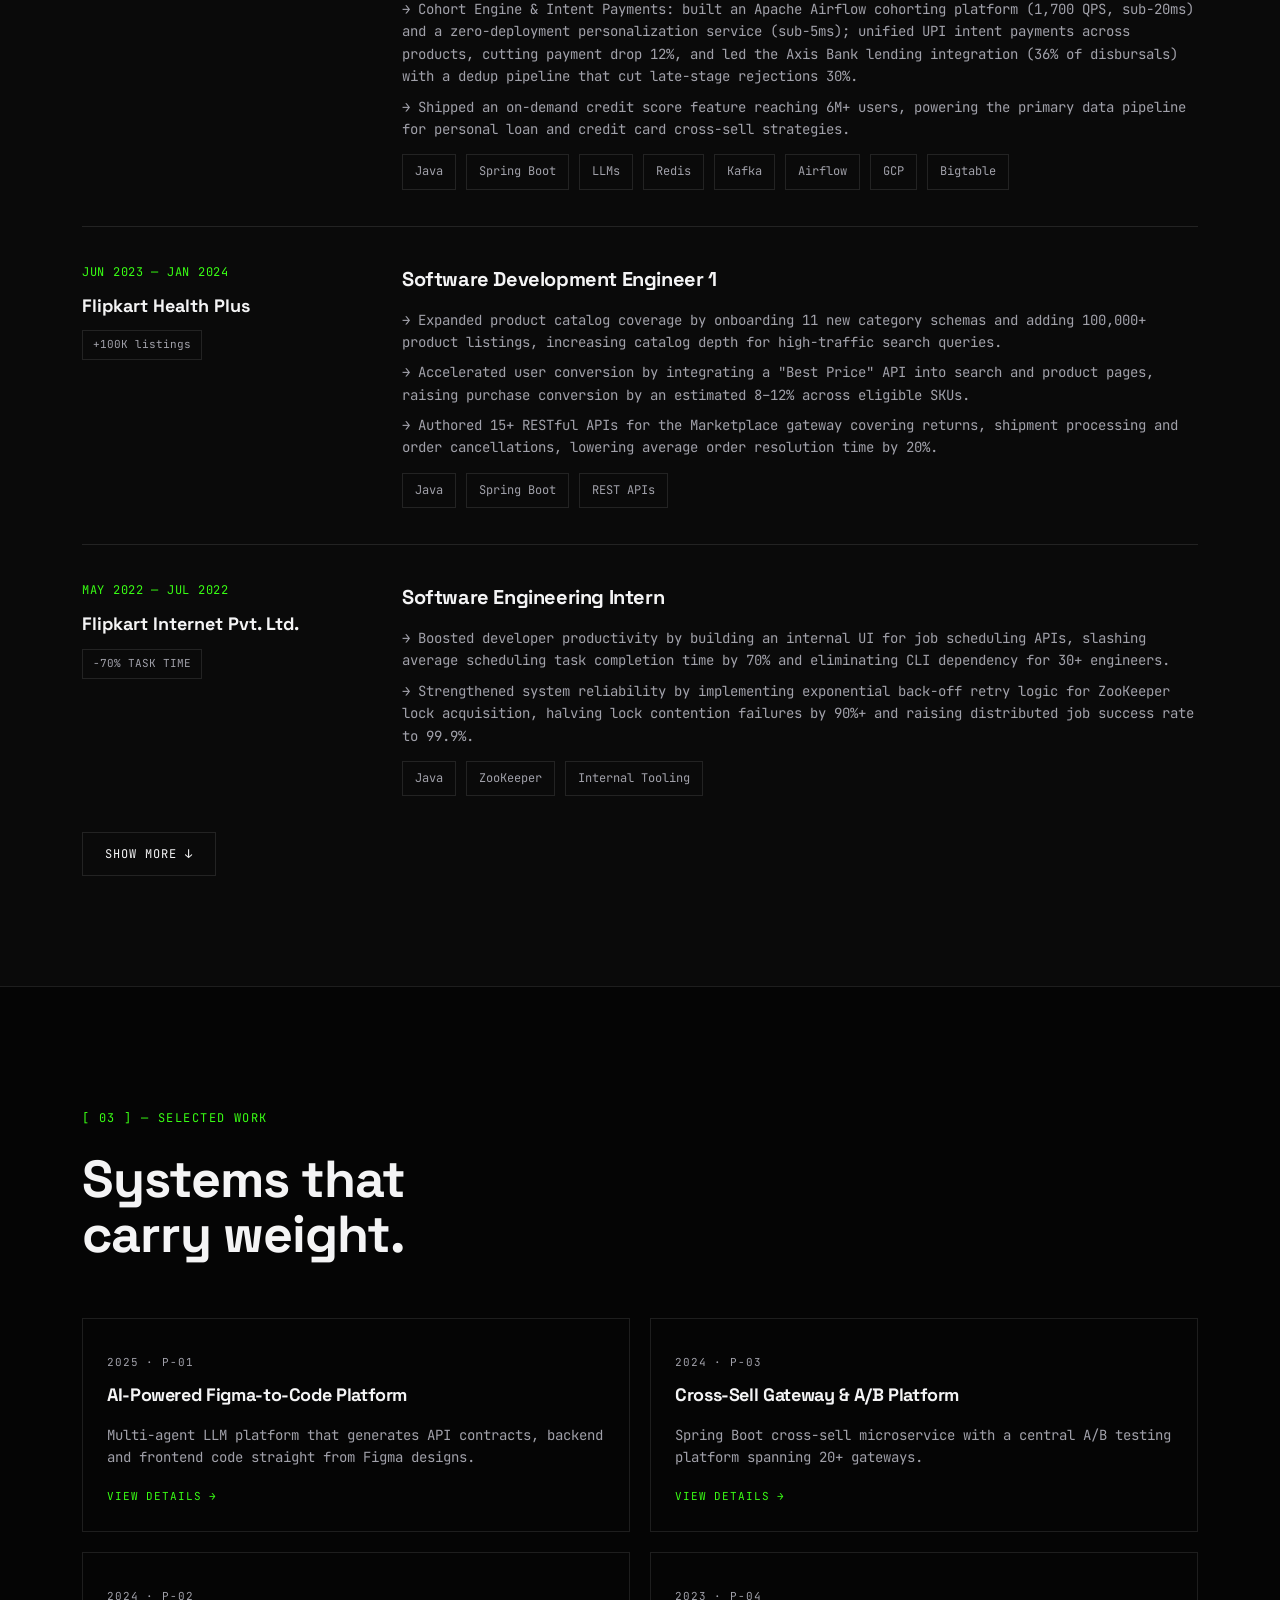
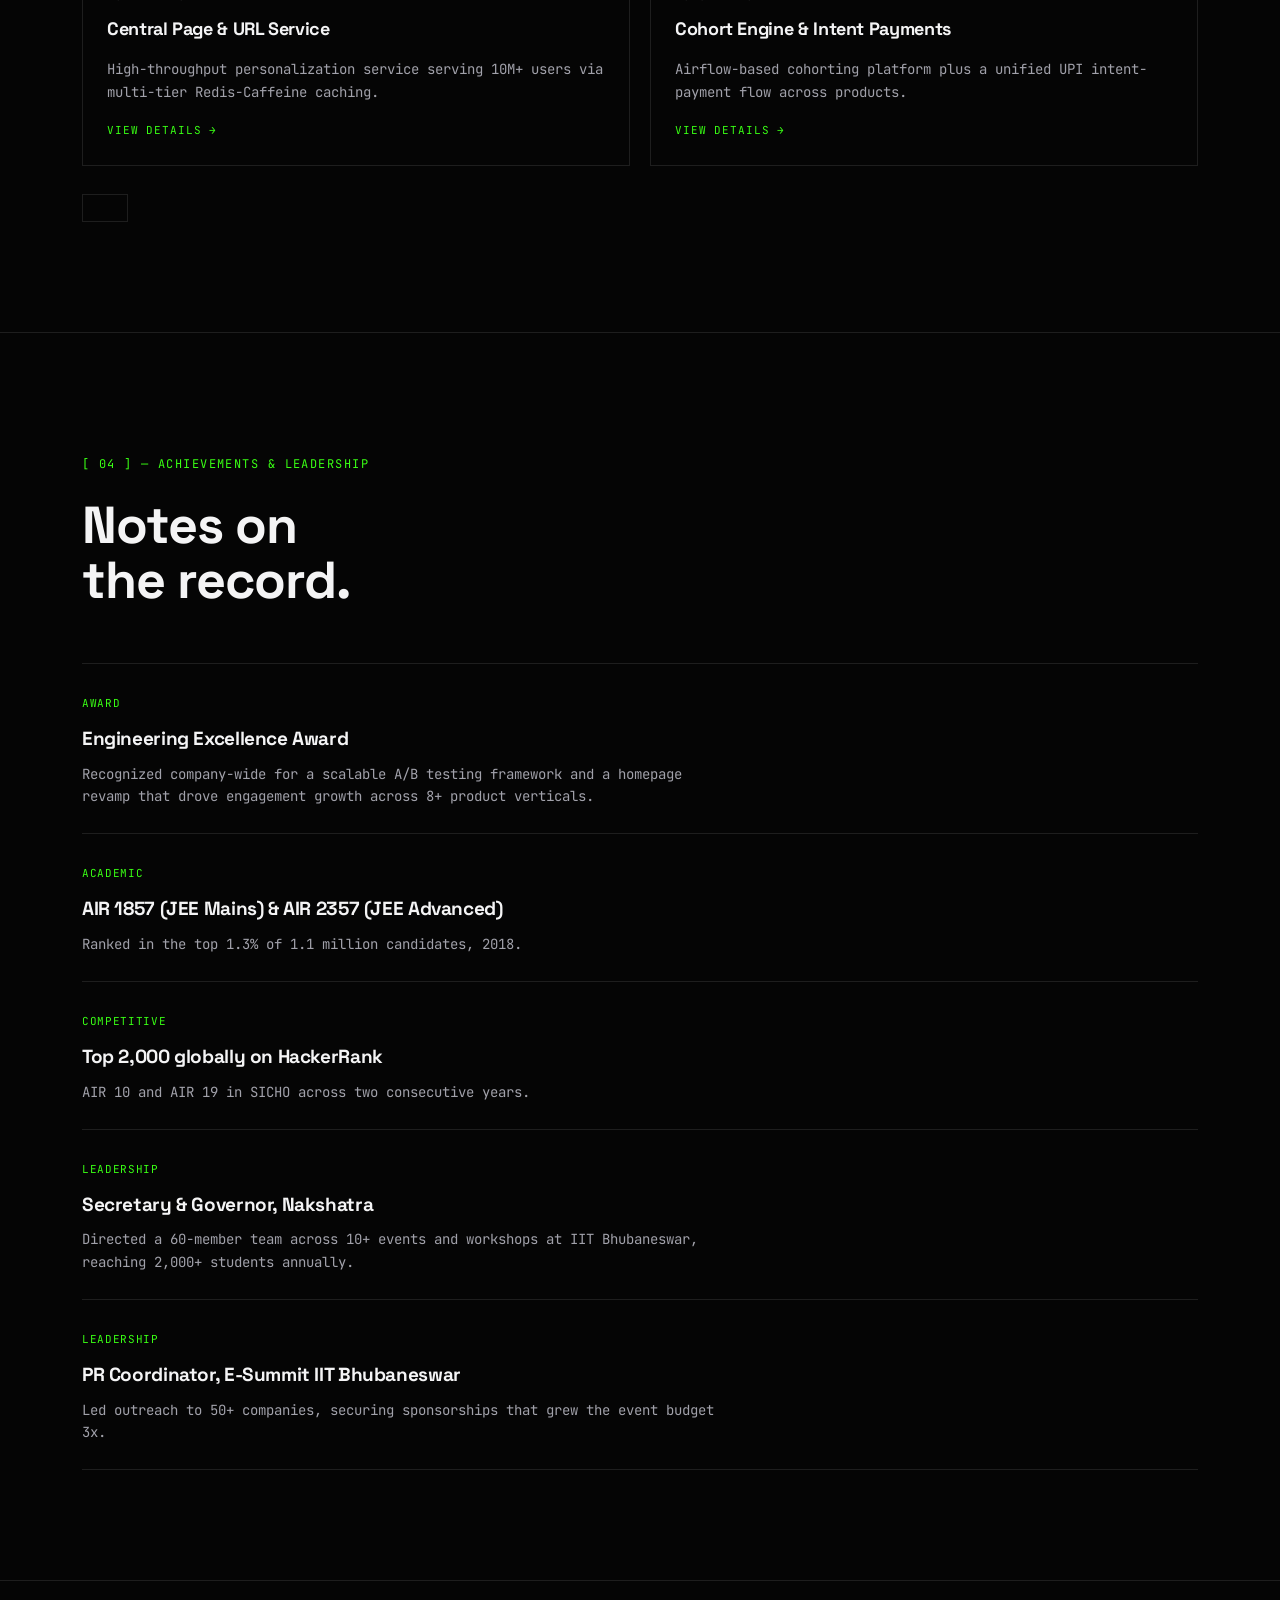
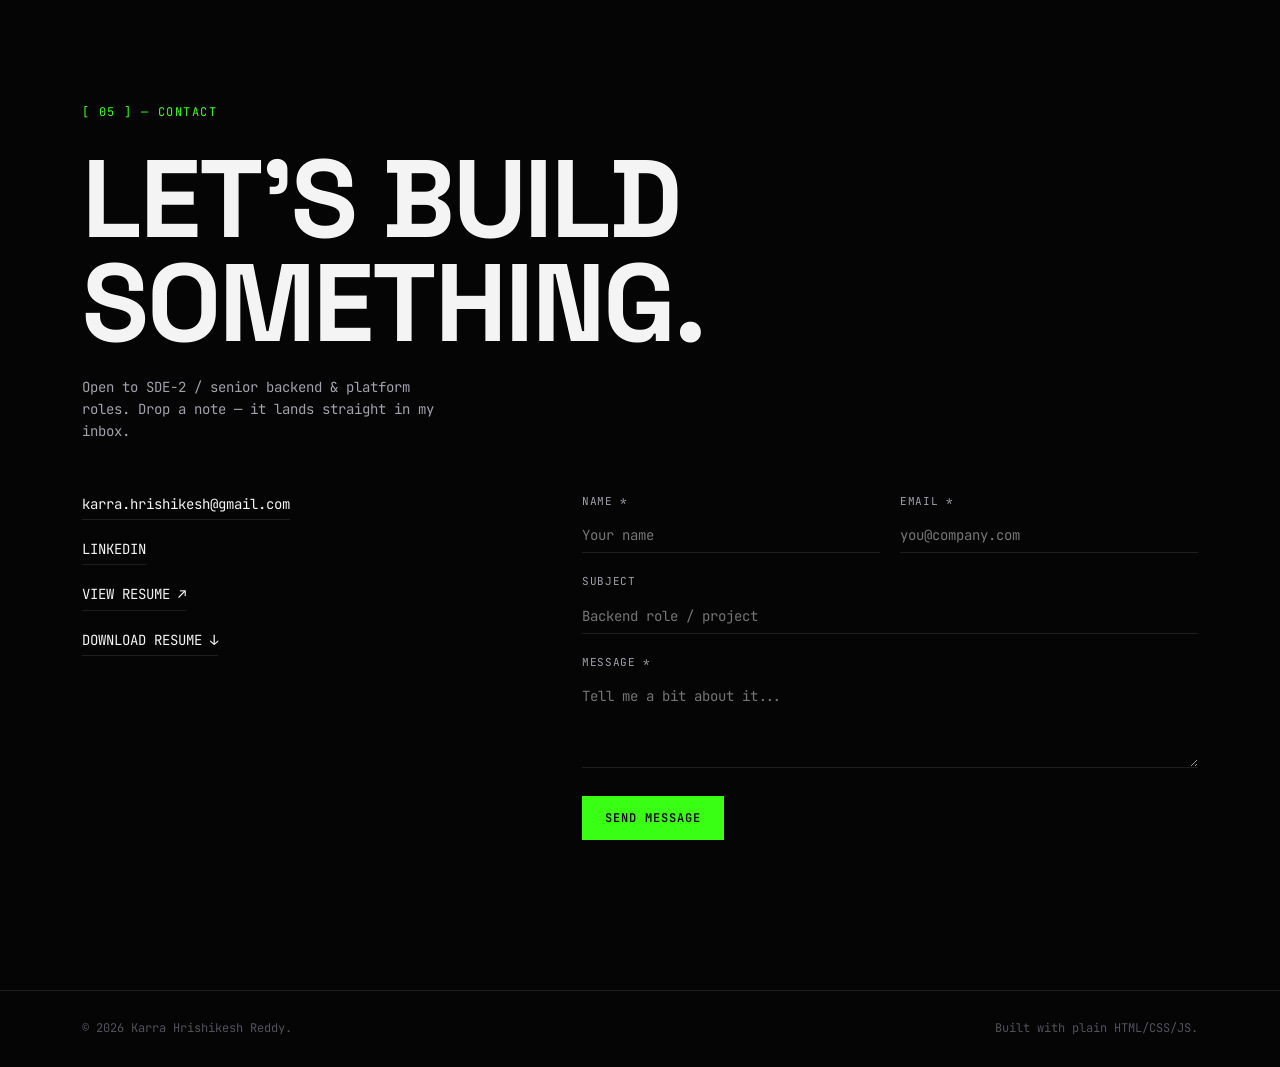
==== commit 5a3700f1: "refractor-2" ====
--- a/index.html
+++ b/index.html
@@ -74,18 +74,6 @@
     </div>
   </section>
 
-  <!-- SELECTED WORK -->
-  <section class="section" id="work">
-    <div class="container">
-      <p class="section-label reveal" id="work-label"></p>
-      <div class="section-head">
-        <h2 class="reveal" id="work-heading"></h2>
-      </div>
-
-      <div class="projects" id="projects"></div>
-    </div>
-  </section>
-
   <!-- TRAJECTORY -->
   <section class="section section-alt" id="trajectory">
     <div class="container">
@@ -95,6 +83,23 @@
       </div>
 
       <div class="timeline" id="timeline"></div>
+      <button class="btn btn-outline timeline-more-btn" id="trajectory-more-btn" type="button" hidden></button>
+    </div>
+  </section>
+
+  <!-- SELECTED WORK -->
+  <section class="section" id="work">
+    <div class="container">
+      <p class="section-label reveal" id="work-label"></p>
+      <div class="section-head">
+        <h2 class="reveal" id="work-heading"></h2>
+      </div>
+
+      <div class="work-grid reveal">
+        <div class="work-col" id="work-col-left"></div>
+        <div class="work-col" id="work-col-right"></div>
+      </div>
+      <button class="btn btn-outline work-more-btn" id="work-more-btn" type="button" hidden></button>
     </div>
   </section>
 
@@ -158,6 +163,13 @@
   </div>
 </footer>
 
+<div class="modal-overlay" id="project-modal" hidden>
+  <div class="modal-box">
+    <button class="modal-close" id="modal-close" type="button" aria-label="Close">&times;</button>
+    <div id="modal-content"></div>
+  </div>
+</div>
+
 <script src="data.js"></script>
 <script src="script.js"></script>
 </body>
--- a/style.css
+++ b/style.css
@@ -115,6 +115,7 @@
 /* ---------- BUTTONS ---------- */
 .btn {
   display: inline-block;
+  background: none;
   font-family: var(--mono);
   font-size: 12px;
   letter-spacing: 0.08em;
@@ -241,33 +242,40 @@
   color: var(--fg-dim);
 }
 
-/* ---------- PROJECTS ---------- */
-.projects { display: flex; flex-direction: column; gap: 90px; }
-.project { display: grid; grid-template-columns: 1fr 1fr; gap: 48px; align-items: center; }
-.project.reverse .project-visual { order: 2; }
-.project-visual {
-  position: relative;
-  height: 320px;
-  border: 1px solid var(--border);
-  overflow: hidden;
-}
-.viz { position: absolute; inset: 0; }
-.viz-1 { background: repeating-linear-gradient(45deg, #111 0 2px, #0a0a0a 2px 14px); }
-.viz-2 { background: radial-gradient(circle at 30% 30%, rgba(57,255,20,0.12), transparent 60%), repeating-linear-gradient(0deg, #111 0 1px, transparent 1px 22px); }
-.viz-3 { background: repeating-linear-gradient(90deg, #111 0 1px, #050505 1px 30px), repeating-linear-gradient(0deg, #111 0 1px, transparent 1px 30px); }
-.viz-4 { background: radial-gradient(circle at 70% 70%, rgba(57,255,20,0.1), transparent 55%), repeating-linear-gradient(135deg, #111 0 2px, #0a0a0a 2px 16px); }
-.viz-tag {
-  position: absolute; top: 16px; left: 16px;
-  font-size: 12px; color: var(--accent); letter-spacing: 0.08em;
-}
+/* ---------- WORK GRID ---------- */
+.work-grid { display: grid; grid-template-columns: 1fr 1fr; gap: 20px; align-items: start; }
+.work-col { display: flex; flex-direction: column; gap: 20px; }
+.work-card {
+  border: 1px solid var(--border); padding: 24px; cursor: pointer;
+  transition: border-color .2s ease, transform .2s ease, background .2s ease;
+}
+.work-card:hover { border-color: var(--accent); background: var(--bg-alt); transform: translateY(-3px); }
+.work-card-meta { font-size: 11px; letter-spacing: 0.08em; color: var(--fg-dim); text-transform: uppercase; margin-bottom: 10px; }
+.work-card h4 { font-size: 18px; margin-bottom: 8px; }
+.work-card-brief { color: var(--fg-dim); font-size: 14px; margin-bottom: 14px; }
+.work-card-cta { font-size: 11px; letter-spacing: 0.08em; color: var(--accent); text-transform: uppercase; }
+.work-more-btn { margin-top: 28px; }
+
+/* ---------- PROJECT META / STATS (reused inside modal) ---------- */
 .project-meta { font-size: 12px; letter-spacing: 0.08em; color: var(--fg-dim); display: flex; align-items: center; gap: 12px; margin-bottom: 16px; text-transform: uppercase; }
 .project-meta .rule { width: 40px; height: 1px; background: var(--fg-faint); }
-.project-body h3 { font-size: clamp(24px, 3vw, 32px); margin-bottom: 16px; }
-.project-body p { color: var(--fg-dim); font-size: 14px; margin-bottom: 24px; }
+.modal-box h3 { font-size: clamp(22px, 3vw, 28px); margin-bottom: 16px; }
+.modal-box .modal-desc { color: var(--fg-dim); font-size: 14px; margin-bottom: 24px; }
 .project-stats { display: flex; gap: 28px; border: 1px solid var(--border); padding: 18px; margin-bottom: 20px; flex-wrap: wrap; }
 .project-stats div { display: flex; flex-direction: column; gap: 4px; }
 .project-stats span { font-family: var(--display); font-weight: 700; font-size: 16px; color: var(--accent); }
 .project-stats small { font-size: 10px; color: var(--fg-dim); letter-spacing: 0.06em; text-transform: uppercase; }
+
+/* ---------- MODAL ---------- */
+.modal-overlay { position: fixed; inset: 0; background: rgba(5,5,5,0.85); display: flex; align-items: center; justify-content: center; padding: 24px; z-index: 100; }
+.modal-overlay[hidden] { display: none; }
+.modal-box { position: relative; background: var(--bg-alt); border: 1px solid var(--border); max-width: 640px; width: 100%; max-height: 85vh; overflow-y: auto; padding: 40px; }
+.modal-close {
+  position: absolute; top: 16px; right: 16px;
+  width: 32px; height: 32px; background: none; border: 1px solid var(--border);
+  color: var(--fg); font-size: 18px; line-height: 1; cursor: pointer;
+}
+.modal-close:hover { border-color: var(--accent); color: var(--accent); }
 
 /* ---------- TIMELINE ---------- */
 .timeline { display: flex; flex-direction: column; }
@@ -283,6 +291,7 @@
 .tag-pill { font-size: 11px; color: var(--fg-dim); border: 1px solid var(--border); padding: 5px 10px; width: fit-content; }
 .timeline-content h3 { font-size: 20px; margin-bottom: 14px; }
 .timeline-content p { color: var(--fg-dim); font-size: 14px; margin: 8px 0; }
+.timeline-stack { margin-top: 14px; }
 
 /* ---------- ACHIEVEMENTS / WRITING ---------- */
 .writing-list { border-top: 1px solid var(--border); }
@@ -332,8 +341,7 @@
   .about-photo { aspect-ratio: 4 / 3; }
   .toolkit-grid { grid-template-columns: 1fr; }
   .toolkit-card, .toolkit-card:nth-child(2n) { border-right: none; }
-  .project { grid-template-columns: 1fr; }
-  .project.reverse .project-visual { order: 0; }
+  .work-grid { grid-template-columns: 1fr; }
   .timeline-item { grid-template-columns: 1fr; gap: 16px; }
   .form-row { grid-template-columns: 1fr; }
 }
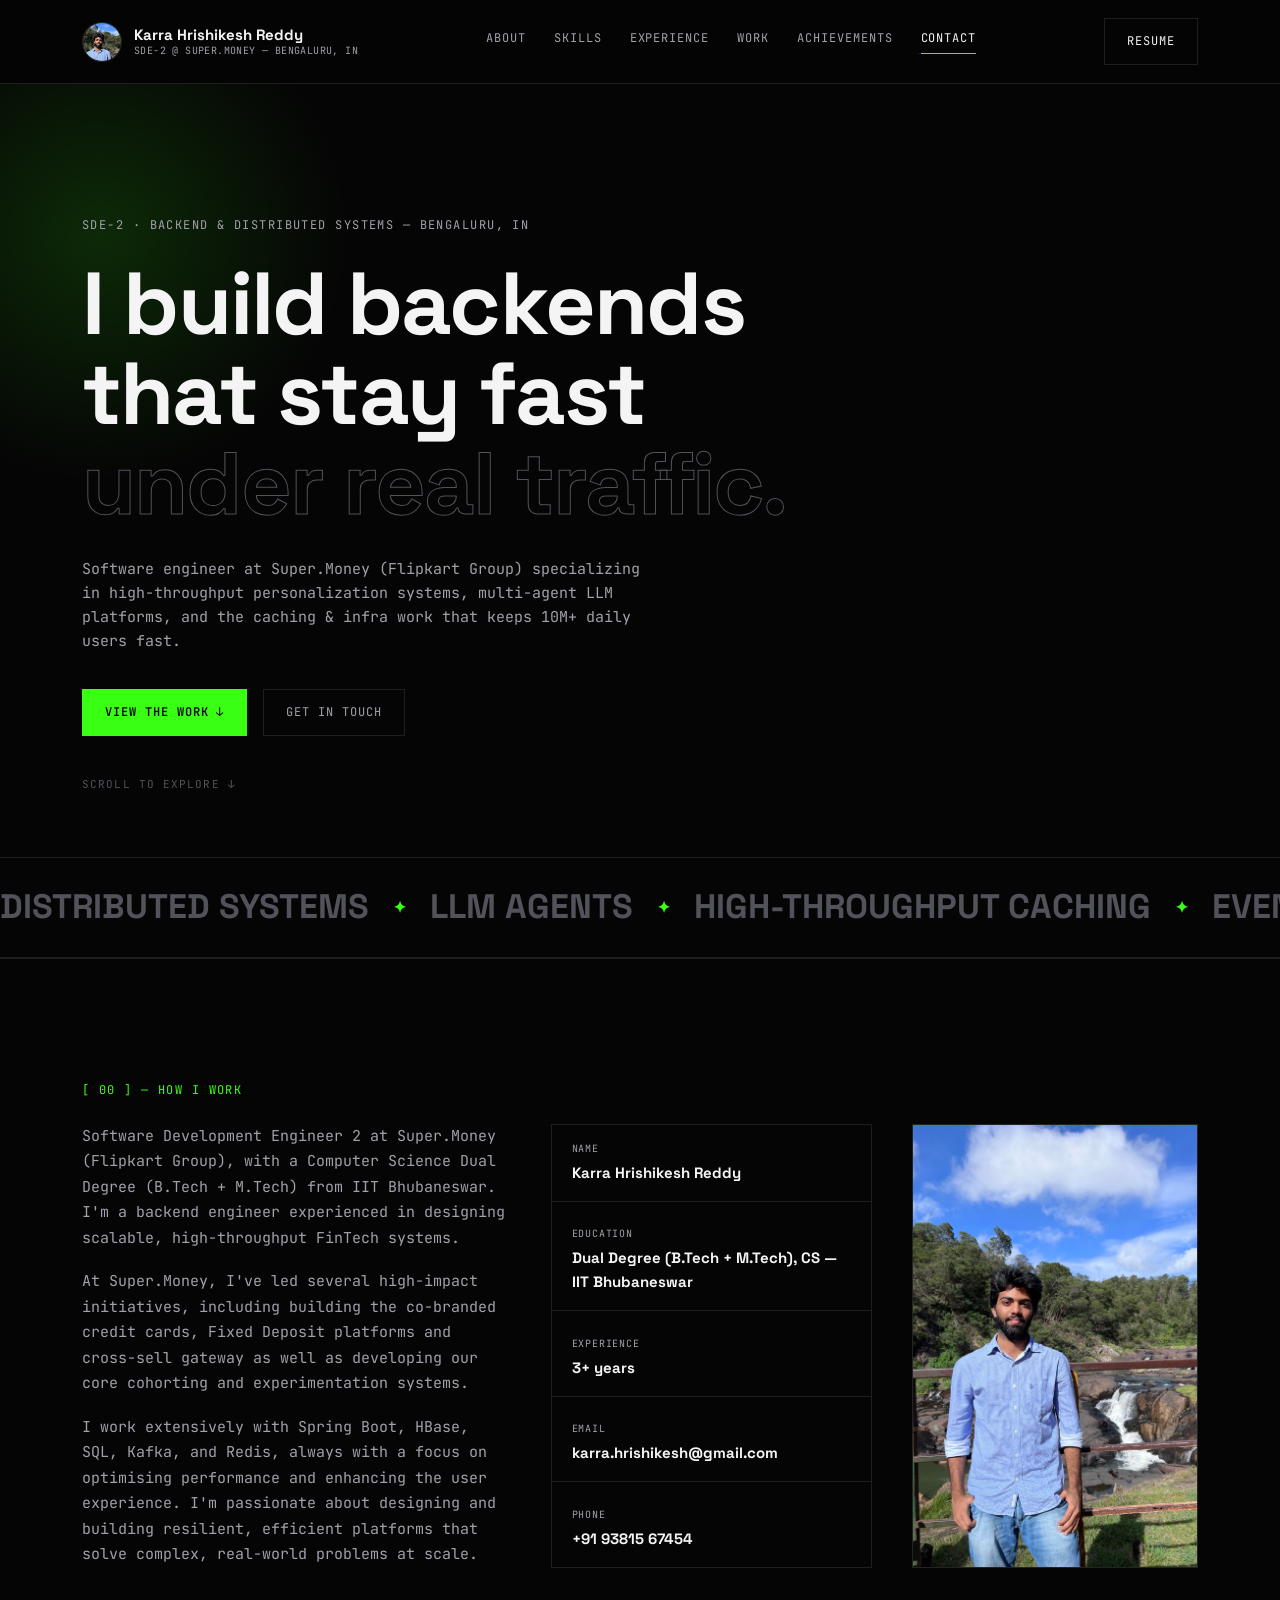
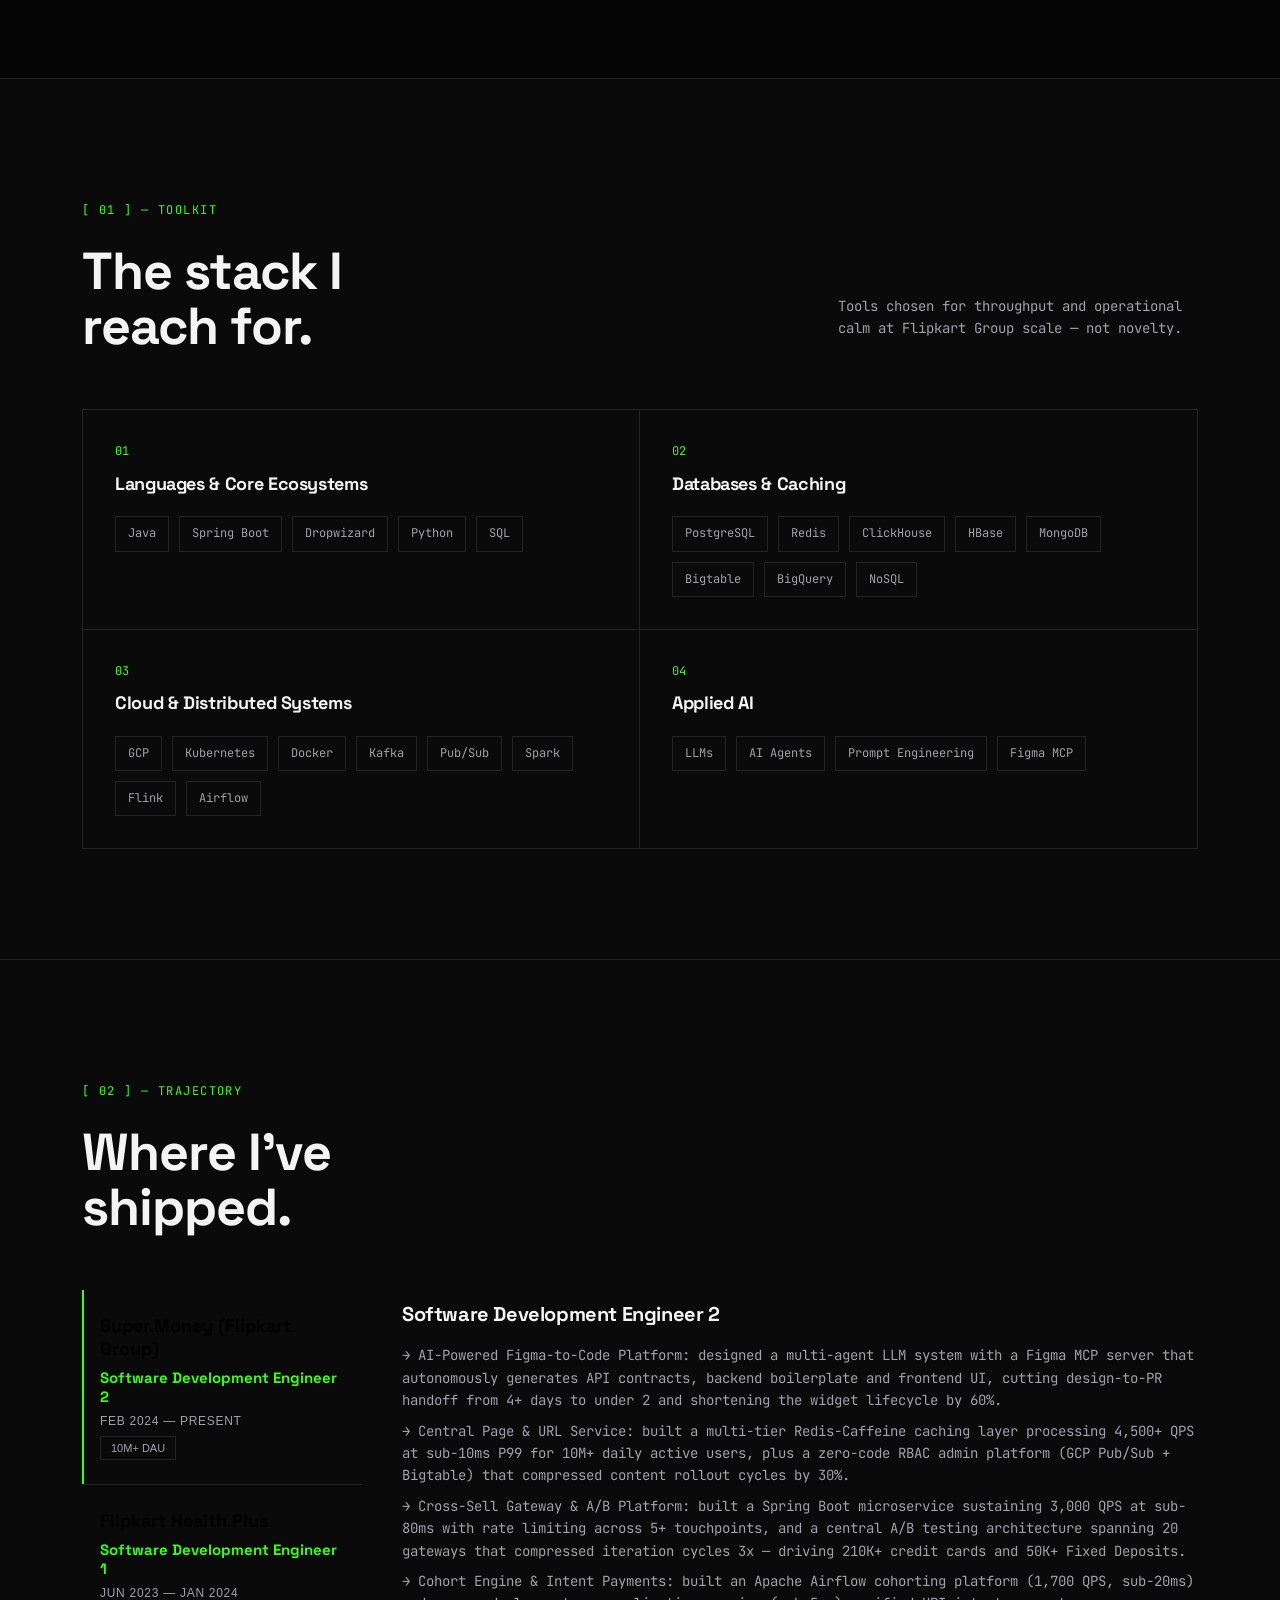
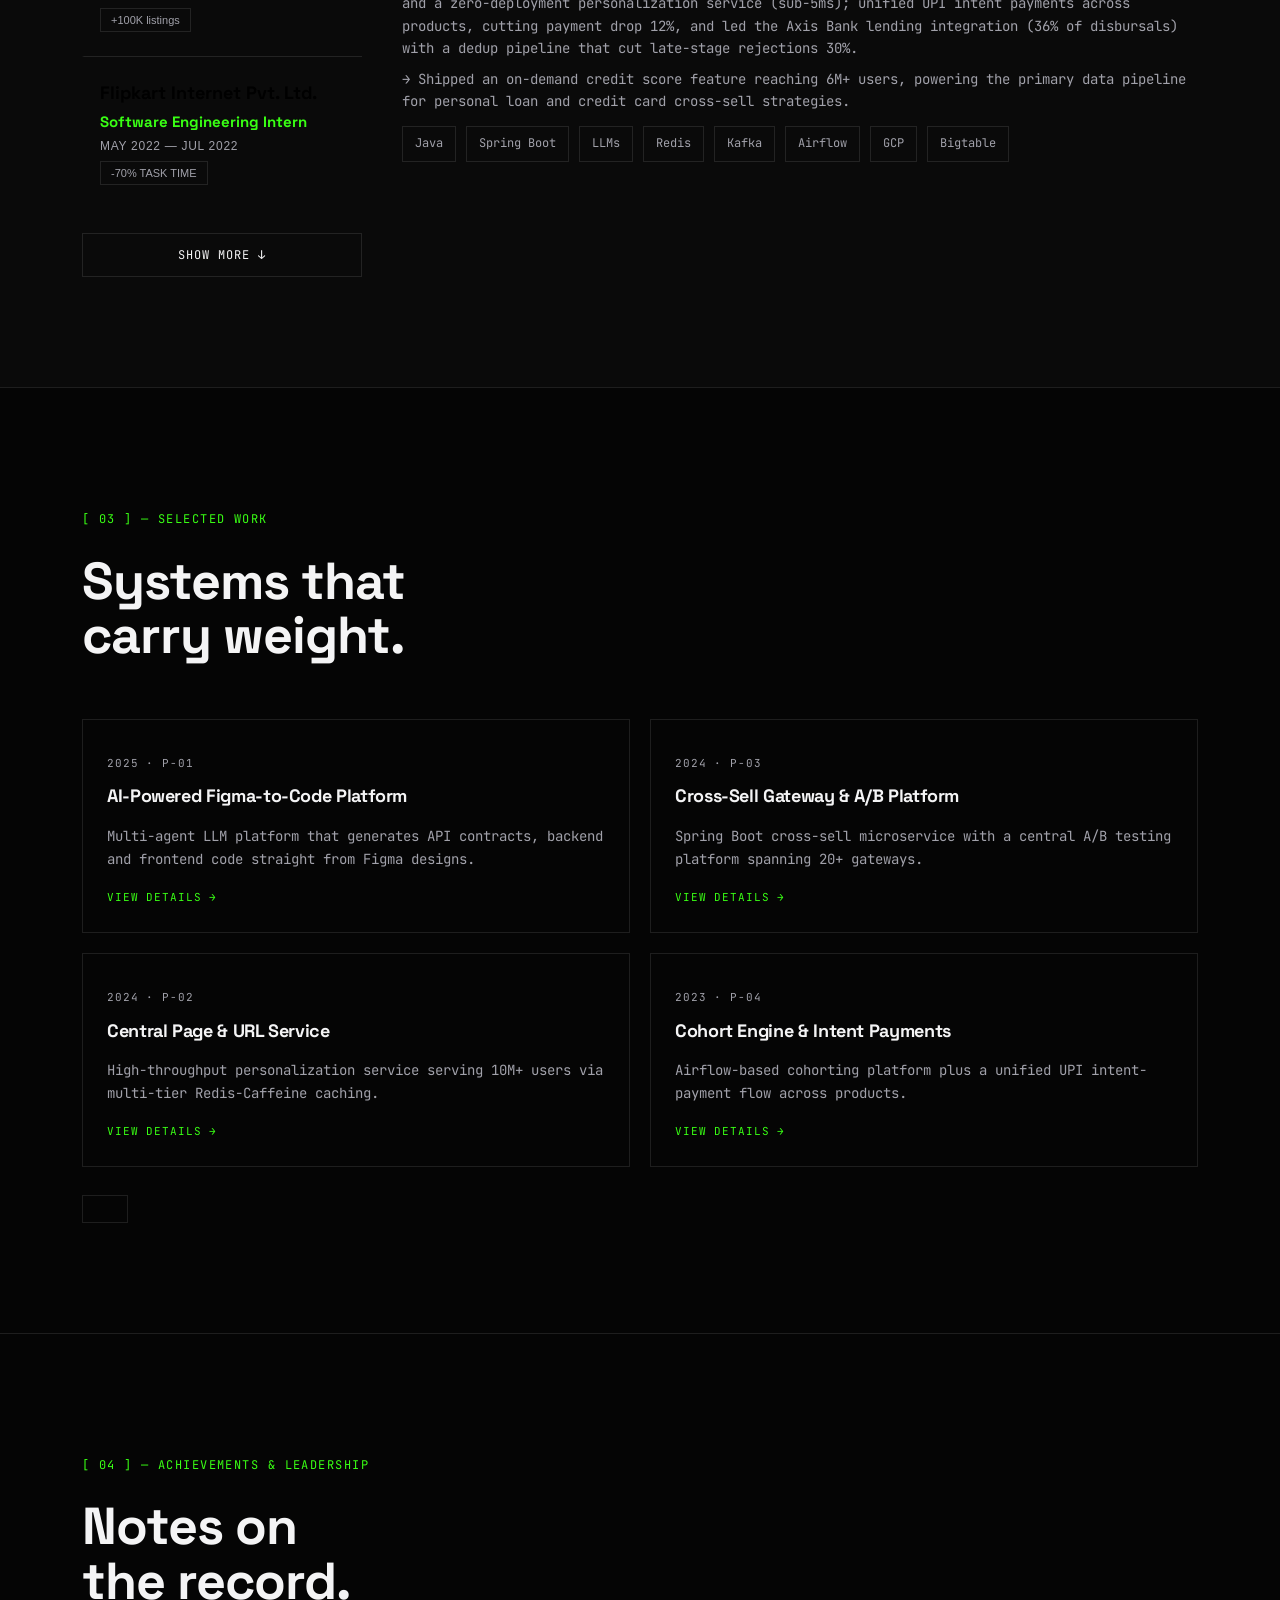
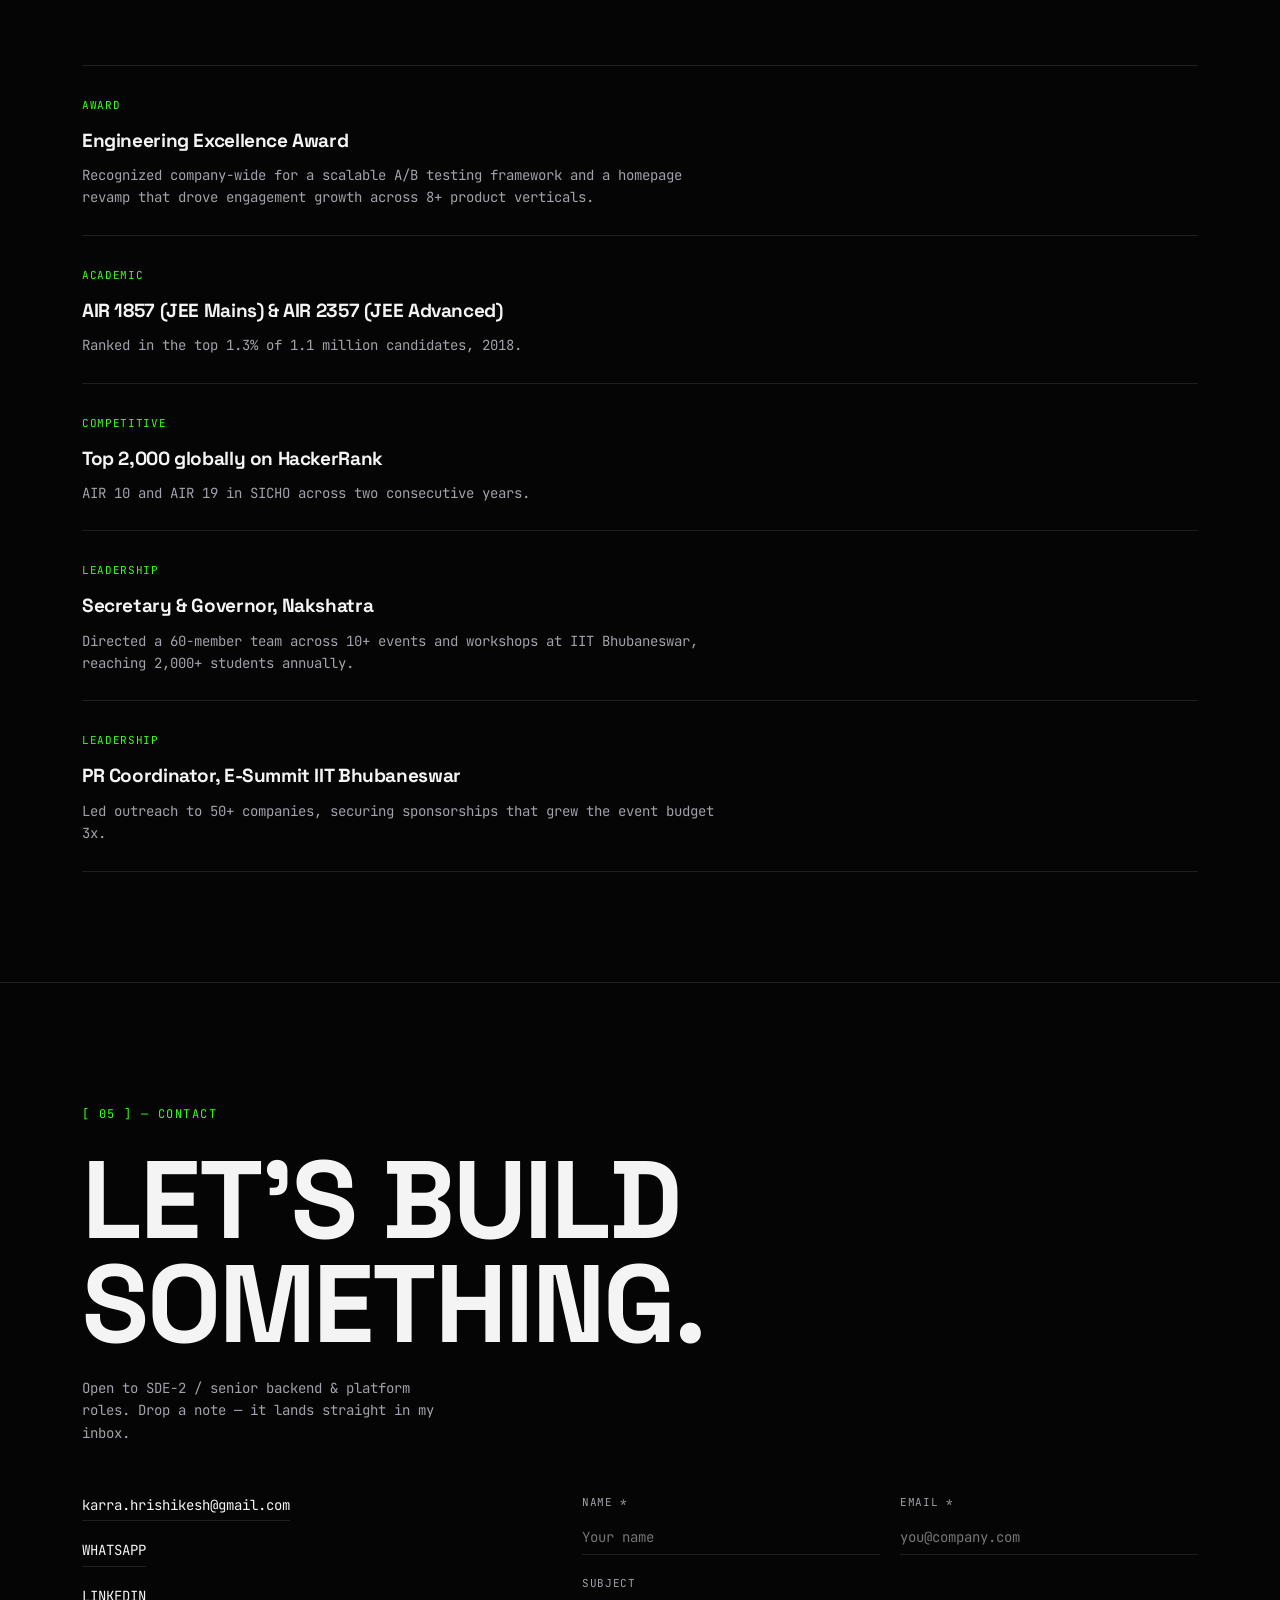
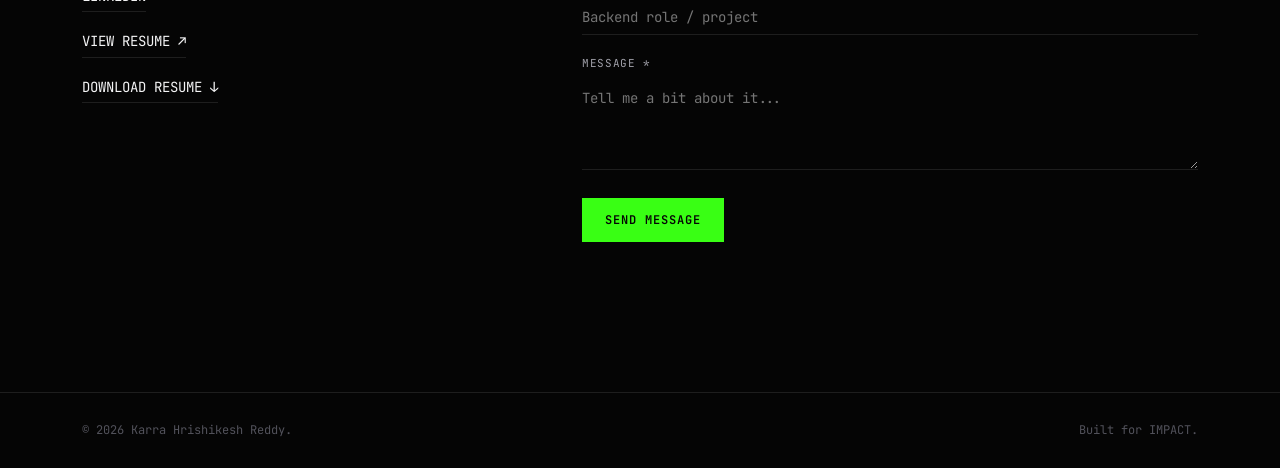
==== commit b27f7841: "." ====
--- a/index.html
+++ b/index.html
@@ -82,8 +82,13 @@
         <h2 class="reveal" id="trajectory-heading"></h2>
       </div>
 
-      <div class="timeline" id="timeline"></div>
-      <button class="btn btn-outline timeline-more-btn" id="trajectory-more-btn" type="button" hidden></button>
+      <div class="timeline">
+        <div class="timeline-tabs-col">
+          <div class="timeline-tabs" id="timeline-tabs"></div>
+          <button class="btn btn-outline timeline-more-btn" id="timeline-more-btn" type="button" hidden></button>
+        </div>
+        <div class="timeline-panel" id="timeline-panel"></div>
+      </div>
     </div>
   </section>
 
--- a/style.css
+++ b/style.css
@@ -278,19 +278,26 @@
 .modal-close:hover { border-color: var(--accent); color: var(--accent); }
 
 /* ---------- TIMELINE ---------- */
-.timeline { display: flex; flex-direction: column; }
-.timeline-item {
-  display: grid; grid-template-columns: 280px 1fr; gap: 40px;
-  padding: 36px 0; border-top: 1px solid var(--border);
-  position: relative;
-}
-.timeline-item:first-child { border-top: none; }
-.timeline-marker { display: flex; flex-direction: column; gap: 10px; }
-.timeline-date { font-size: 12px; color: var(--accent); letter-spacing: 0.06em; }
+.timeline { display: grid; grid-template-columns: 280px 1fr; gap: 40px; align-items: start; }
+.timeline-tabs-col { display: flex; flex-direction: column; }
+.timeline-tabs { display: flex; flex-direction: column; }
+.timeline-tab {
+  display: flex; flex-direction: column; gap: 8px; text-align: left;
+  background: none; border: none; border-top: 1px solid var(--border);
+  padding: 24px 16px; cursor: pointer; width: 100%;
+  border-left: 2px solid transparent;
+}
+.timeline-tab:first-child { border-top: none; }
+.timeline-tab:hover { background: var(--bg-alt); }
+.timeline-tab.active { border-left-color: var(--accent); background: var(--bg-alt); }
 .timeline-org { font-family: var(--display); font-weight: 700; font-size: 18px; }
+.timeline-role { font-family: var(--display); font-weight: 700; font-size: 15px; color: var(--accent); }
+.timeline-date { font-size: 12px; color: var(--fg-dim); letter-spacing: 0.06em; }
 .tag-pill { font-size: 11px; color: var(--fg-dim); border: 1px solid var(--border); padding: 5px 10px; width: fit-content; }
-.timeline-content h3 { font-size: 20px; margin-bottom: 14px; }
-.timeline-content p { color: var(--fg-dim); font-size: 14px; margin: 8px 0; }
+.timeline-more-btn { margin-top: 24px; }
+.timeline-panel { padding: 8px 0; }
+.timeline-panel h3 { font-size: 20px; margin-bottom: 14px; }
+.timeline-panel p { color: var(--fg-dim); font-size: 14px; margin: 8px 0; }
 .timeline-stack { margin-top: 14px; }
 
 /* ---------- ACHIEVEMENTS / WRITING ---------- */
@@ -342,7 +349,7 @@
   .toolkit-grid { grid-template-columns: 1fr; }
   .toolkit-card, .toolkit-card:nth-child(2n) { border-right: none; }
   .work-grid { grid-template-columns: 1fr; }
-  .timeline-item { grid-template-columns: 1fr; gap: 16px; }
+  .timeline { grid-template-columns: 1fr; gap: 16px; }
   .form-row { grid-template-columns: 1fr; }
 }
 
